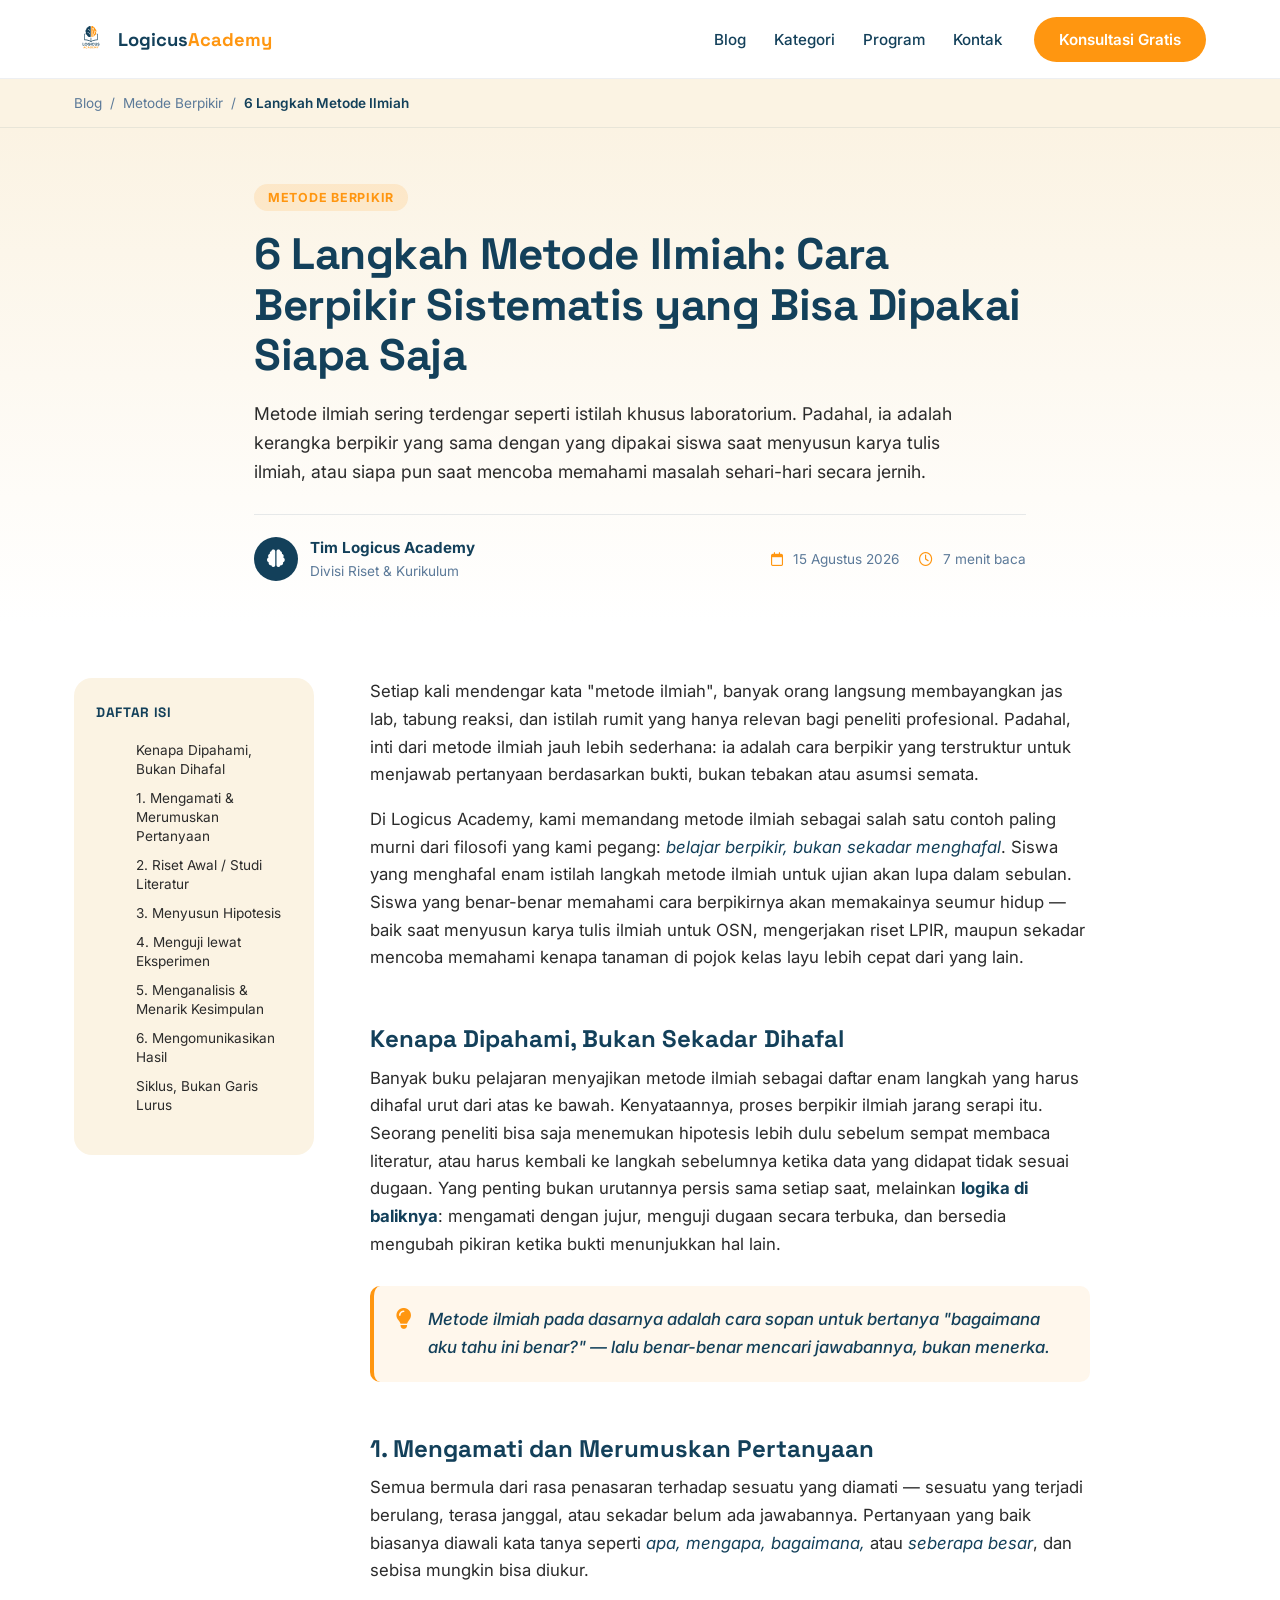
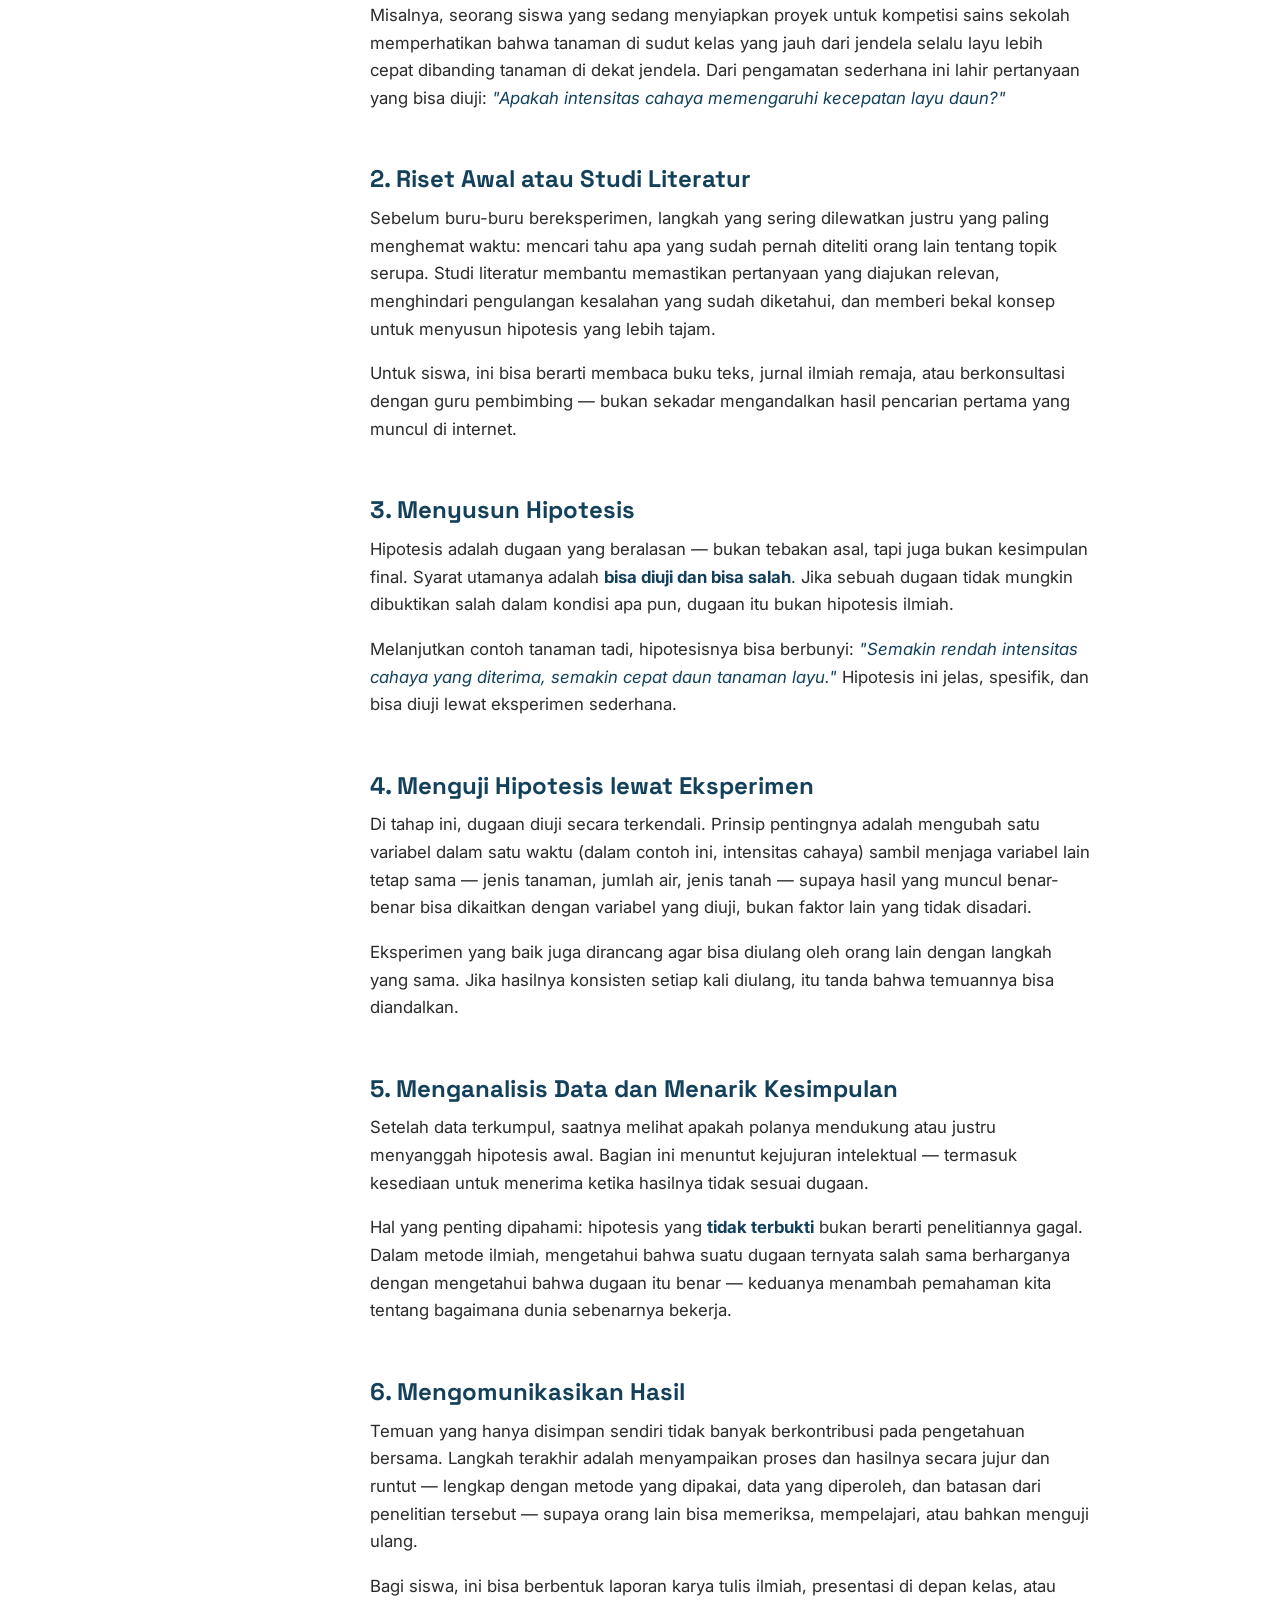
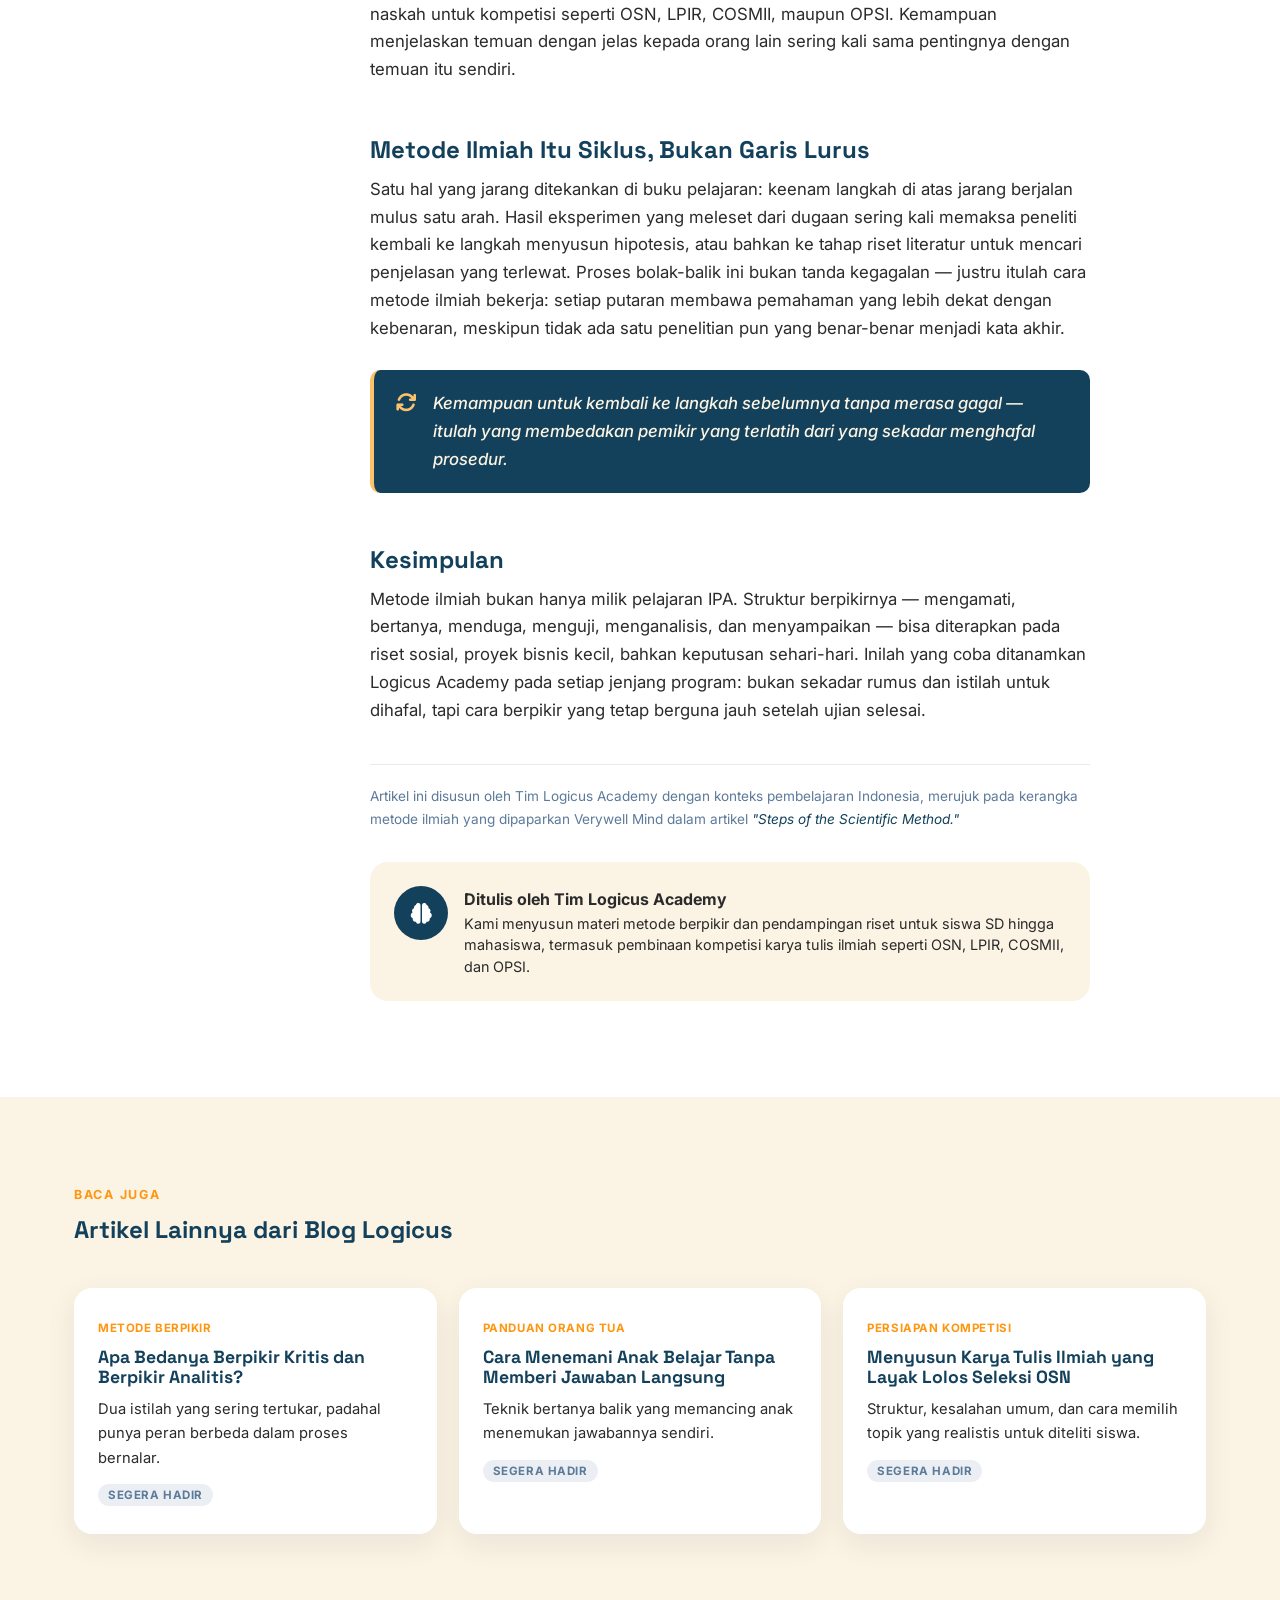
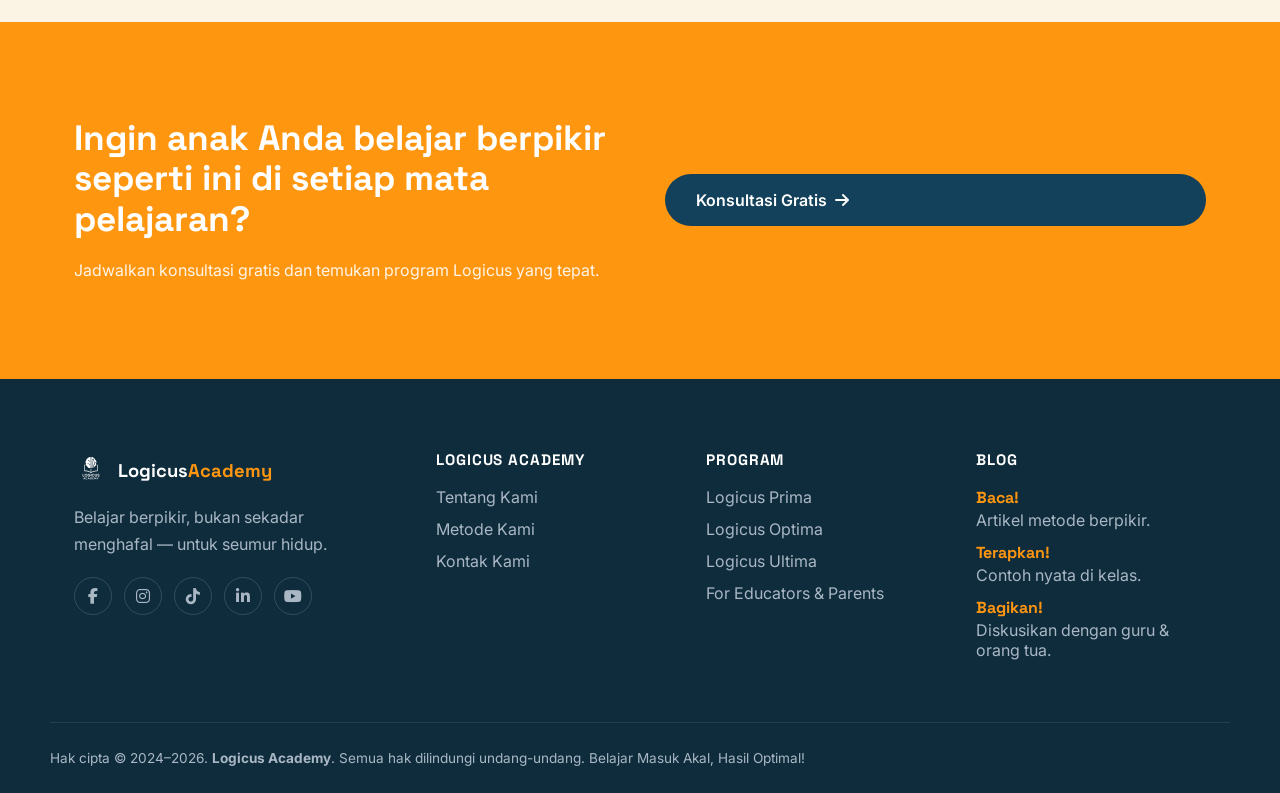
==== article.html @ 5648e55a "Add files via upload" ====
<!DOCTYPE html>
<html lang="id">
<head>
    <meta charset="UTF-8">
    <meta name="viewport" content="width=device-width, initial-scale=1.0">
    <title>6 Langkah Metode Ilmiah: Cara Berpikir Sistematis ala Ilmuwan — Blog Logicus Academy</title>
    <meta name="description" content="Metode ilmiah bukan cuma untuk laboratorium. Pelajari 6 langkah berpikir sistematis yang bisa dipakai siapa saja untuk menjawab pertanyaan dan menyelesaikan masalah — dari Blog Logicus Academy.">
    <link rel="preconnect" href="https://fonts.googleapis.com">
    <link rel="preconnect" href="https://fonts.gstatic.com" crossorigin>
    <link href="https://fonts.googleapis.com/css2?family=Space+Grotesk:wght@500;600;700&family=Inter:wght@400;500;600;700&family=Source+Serif+4:opsz,wght@8..60,400;8..60,600&display=swap" rel="stylesheet">
    <link rel="stylesheet" href="https://cdnjs.cloudflare.com/ajax/libs/font-awesome/6.5.1/css/all.min.css">
    <link rel="stylesheet" href="style.css">
    <link rel="stylesheet" href="blog.css">
</head>
<body>

    <a class="skip-link" href="#main">Langsung ke konten</a>

    <!-- Official vectorized logo (traced 1:1 from master file) reused via <use> -->
    <svg style="position:absolute;width:0;height:0;overflow:hidden" aria-hidden="true">
        <symbol id="logicus-logo-full" viewBox="0 0 500 500">
            <path d="M 306.25,336.00 L 306.00,336.25 L 306.00,363.75 L 306.75,365.00 L 306.75,365.75 L 308.00,368.75 L 310.50,371.75 L 313.25,373.75 L 314.00,373.75 L 315.75,374.75 L 317.00,374.75 L 318.25,375.50 L 326.25,375.50 L 327.50,374.75 L 328.50,374.75 L 329.75,374.00 L 332.25,373.25 L 334.25,371.75 L 336.75,368.75 L 337.00,367.25 L 338.25,365.50 L 338.50,362.00 L 338.75,361.75 L 338.75,336.50 L 338.25,336.00 L 331.00,336.00 L 330.75,336.25 L 330.75,362.00 L 328.75,365.75 L 325.50,368.00 L 319.50,368.00 L 318.25,367.00 L 317.25,366.75 L 315.50,365.25 L 314.00,362.00 L 314.00,360.75 L 313.75,360.50 L 313.75,337.50 L 314.00,336.25 L 313.75,336.00 Z M 248.25,336.00 L 248.00,336.25 L 248.00,374.50 L 248.25,374.75 L 255.75,374.75 L 256.25,374.25 L 256.25,336.50 L 255.75,336.00 Z M 127.75,336.00 L 127.25,336.50 L 127.50,337.75 L 127.25,338.50 L 127.25,344.75 L 127.50,345.00 L 127.50,346.25 L 127.25,346.50 L 127.25,374.25 L 127.75,374.75 L 152.75,374.75 L 153.00,374.50 L 153.00,368.25 L 152.50,367.75 L 135.75,367.75 L 135.00,366.75 L 135.00,337.50 L 135.25,336.50 L 134.75,336.00 Z M 356.00,335.00 L 351.00,337.00 L 347.00,341.00 L 346.00,343.25 L 345.50,345.75 L 345.50,347.75 L 345.75,348.00 L 346.00,350.50 L 347.00,352.75 L 350.00,355.75 L 354.75,357.75 L 355.75,357.75 L 358.00,358.50 L 359.50,358.50 L 362.00,359.75 L 363.00,359.75 L 364.25,360.50 L 366.00,362.50 L 366.00,365.50 L 365.50,366.50 L 363.25,368.50 L 362.00,369.00 L 359.00,369.25 L 358.75,369.00 L 356.75,369.00 L 356.25,368.50 L 355.25,368.25 L 353.75,366.75 L 352.25,364.00 L 345.00,364.00 L 344.75,364.25 L 345.00,367.25 L 346.00,368.50 L 347.00,370.75 L 350.75,373.75 L 352.25,374.00 L 353.25,374.75 L 354.50,374.75 L 355.50,375.50 L 363.00,375.50 L 364.25,374.75 L 365.50,374.75 L 366.25,374.00 L 368.00,373.50 L 369.75,372.50 L 371.50,370.75 L 373.75,367.00 L 373.75,365.25 L 374.00,365.00 L 373.75,359.75 L 372.50,357.25 L 369.75,354.75 L 366.75,353.75 L 365.75,353.00 L 364.50,353.00 L 362.75,352.25 L 361.50,352.25 L 358.75,351.00 L 355.25,350.00 L 353.25,347.50 L 353.25,345.00 L 353.75,343.50 L 355.50,341.75 L 356.75,341.00 L 360.50,340.75 L 361.50,341.50 L 363.50,342.25 L 365.75,345.00 L 366.00,346.25 L 366.75,346.75 L 367.50,346.50 L 373.25,346.50 L 373.50,345.25 L 372.75,344.00 L 372.75,343.00 L 372.00,342.00 L 371.50,340.50 L 370.00,338.75 L 367.75,337.00 L 366.50,336.75 L 365.50,336.00 L 364.75,336.00 L 362.50,335.00 Z M 277.25,335.25 L 276.25,336.00 L 275.50,336.00 L 274.25,336.75 L 272.75,337.00 L 270.00,339.00 L 269.50,339.00 L 267.00,341.25 L 266.75,342.00 L 265.00,344.00 L 264.75,345.00 L 263.25,347.50 L 262.25,351.75 L 262.25,358.50 L 263.00,361.00 L 263.00,362.25 L 263.75,363.25 L 265.00,366.25 L 266.75,368.50 L 269.75,371.50 L 272.75,373.50 L 275.25,374.00 L 276.25,374.75 L 277.50,374.75 L 278.50,375.50 L 286.00,375.50 L 287.25,374.75 L 288.75,374.50 L 289.25,374.00 L 291.00,373.75 L 293.25,372.00 L 294.25,371.75 L 297.50,368.50 L 298.00,367.25 L 299.50,365.50 L 300.25,362.50 L 299.00,362.00 L 292.25,362.25 L 290.00,364.75 L 289.50,365.75 L 288.50,366.00 L 285.25,368.00 L 279.25,368.00 L 278.50,367.75 L 276.25,366.25 L 275.25,366.00 L 272.50,363.25 L 271.75,361.25 L 270.75,359.75 L 270.50,357.25 L 270.25,357.00 L 270.25,353.50 L 271.00,349.75 L 272.50,347.25 L 274.75,344.75 L 275.75,344.50 L 278.25,342.75 L 285.25,342.75 L 288.00,344.50 L 289.50,345.00 L 291.75,348.25 L 292.50,348.75 L 299.50,348.75 L 300.00,348.25 L 299.75,346.50 L 297.50,342.25 L 294.00,338.75 L 291.50,337.00 L 290.00,336.75 L 287.25,335.25 L 286.00,335.25 L 285.75,335.00 Z M 216.75,335.25 L 213.75,336.75 L 212.50,337.00 L 210.25,338.75 L 209.25,339.00 L 206.00,342.50 L 205.75,343.25 L 204.25,345.00 L 204.00,346.50 L 203.25,347.25 L 202.00,351.75 L 202.00,359.25 L 202.50,361.50 L 204.00,364.25 L 204.00,365.25 L 206.00,368.25 L 209.50,371.75 L 210.00,371.75 L 212.75,373.75 L 214.50,374.00 L 215.75,374.75 L 217.00,374.75 L 218.25,375.50 L 225.50,375.50 L 227.00,374.75 L 228.50,374.75 L 229.75,374.00 L 232.25,373.50 L 235.25,371.50 L 238.00,368.75 L 240.75,363.50 L 241.25,359.75 L 241.25,354.00 L 240.50,353.50 L 222.50,353.50 L 222.00,354.00 L 222.00,360.25 L 222.25,360.50 L 232.50,360.50 L 233.00,361.00 L 233.00,361.50 L 232.00,362.50 L 231.75,363.50 L 229.00,366.25 L 226.00,368.00 L 218.50,368.00 L 215.75,366.25 L 214.25,365.75 L 212.00,363.00 L 210.75,360.00 L 210.50,358.25 L 210.00,357.75 L 210.00,352.75 L 210.75,351.50 L 210.75,350.75 L 211.50,349.50 L 211.75,348.25 L 215.00,344.75 L 217.50,343.75 L 218.75,342.75 L 225.00,342.75 L 229.25,345.00 L 232.25,348.50 L 240.25,348.50 L 240.75,348.00 L 240.75,347.50 L 239.50,345.75 L 238.75,343.25 L 234.50,338.75 L 233.50,338.25 L 232.25,337.00 L 230.50,336.75 L 229.50,336.00 L 228.50,336.00 L 227.50,335.25 L 226.50,335.00 Z M 171.50,335.25 L 170.50,336.00 L 169.75,336.00 L 167.75,337.00 L 167.00,337.00 L 164.25,339.00 L 163.75,339.00 L 161.00,341.50 L 158.25,345.25 L 158.00,346.25 L 157.25,347.25 L 157.00,349.50 L 156.25,350.75 L 156.25,352.25 L 155.75,353.75 L 155.75,356.25 L 156.25,358.00 L 156.25,359.75 L 157.00,360.75 L 157.25,363.00 L 158.00,364.50 L 158.75,365.25 L 159.25,366.75 L 164.25,371.75 L 165.25,372.00 L 167.75,373.75 L 169.50,374.00 L 173.00,375.50 L 180.25,375.50 L 181.25,374.75 L 182.50,374.75 L 183.50,374.00 L 185.25,373.75 L 187.50,372.50 L 190.50,370.00 L 191.25,369.75 L 192.00,368.50 L 193.75,366.75 L 194.75,364.50 L 195.75,363.25 L 195.75,362.25 L 196.50,360.00 L 196.50,358.75 L 197.00,357.75 L 197.00,354.50 L 196.50,352.75 L 196.50,351.00 L 195.75,348.00 L 193.50,343.75 L 192.00,342.25 L 191.50,341.25 L 189.25,339.25 L 187.00,338.00 L 186.00,337.00 L 184.25,336.75 L 181.50,335.25 L 180.00,335.25 L 179.75,335.00 Z M 173.00,342.75 L 179.75,342.75 L 184.00,345.00 L 186.00,347.00 L 187.00,349.00 L 187.75,349.75 L 188.75,353.75 L 188.75,357.75 L 187.50,361.50 L 186.75,362.25 L 186.50,363.00 L 183.50,366.00 L 183.00,366.00 L 179.25,368.00 L 173.50,368.00 L 172.50,367.25 L 169.50,366.00 L 166.75,363.50 L 166.50,362.75 L 165.25,361.25 L 164.75,360.00 L 164.50,357.75 L 163.75,356.25 L 163.75,354.00 L 164.50,352.50 L 164.50,351.00 L 165.00,349.25 L 168.50,345.00 Z M 152.00,204.50 L 151.50,292.75 L 155.50,296.75 L 176.75,297.75 L 199.25,301.75 L 218.75,307.75 L 232.75,313.75 L 244.25,320.75 L 250.50,321.75 L 254.50,320.75 L 275.00,309.75 L 292.00,303.75 L 323.50,297.75 L 342.25,297.25 L 346.00,295.50 L 347.50,293.25 L 347.50,205.25 L 344.25,200.75 L 333.25,200.75 L 330.50,209.75 L 338.75,210.50 L 338.50,287.25 L 308.00,290.25 L 290.50,294.25 L 273.25,300.00 L 254.75,309.25 L 253.75,308.75 L 253.75,263.00 L 250.25,259.00 L 248.50,259.00 L 245.50,262.00 L 244.75,309.00 L 220.25,298.00 L 200.25,292.25 L 176.25,288.25 L 160.75,287.25 L 160.50,210.50 L 168.75,208.75 L 165.50,200.50 L 155.75,200.50 Z M 236.25,88.75 L 229.50,89.25 L 228.25,90.00 L 222.75,91.00 L 221.00,92.25 L 218.50,93.00 L 211.25,99.00 L 207.25,105.25 L 200.75,107.00 L 199.75,108.00 L 197.00,109.00 L 194.25,110.75 L 190.00,114.75 L 187.25,118.25 L 185.00,122.50 L 183.00,129.00 L 182.50,135.50 L 177.00,140.25 L 173.00,146.25 L 171.00,150.50 L 170.75,153.25 L 169.25,157.75 L 169.25,167.00 L 171.00,173.75 L 175.00,181.00 L 175.00,182.50 L 173.25,186.25 L 172.75,189.00 L 172.50,195.25 L 173.00,199.25 L 175.25,205.50 L 176.00,206.00 L 177.00,208.50 L 181.25,213.75 L 185.50,217.50 L 189.75,219.75 L 191.75,221.75 L 193.00,226.50 L 196.25,232.75 L 203.50,240.75 L 209.00,244.50 L 213.50,246.75 L 215.50,247.00 L 218.50,248.50 L 223.50,249.00 L 228.75,250.50 L 236.50,250.50 L 241.25,248.75 L 244.00,246.00 L 245.50,241.75 L 245.50,98.25 L 244.75,94.00 L 242.75,91.50 L 238.25,89.00 Z M 199.50,179.75 L 200.50,178.75 L 203.25,178.75 L 206.25,181.75 L 209.25,183.50 L 210.25,183.75 L 211.25,184.50 L 213.75,185.00 L 214.75,185.75 L 217.00,186.50 L 219.00,186.75 L 219.75,187.50 L 223.50,189.00 L 224.00,189.75 L 225.25,190.25 L 227.25,191.75 L 229.75,194.25 L 230.00,195.00 L 231.25,196.25 L 231.75,197.50 L 233.00,199.00 L 233.00,199.75 L 233.75,201.25 L 234.25,203.50 L 235.00,204.75 L 235.00,207.75 L 234.00,209.25 L 233.00,210.00 L 231.25,210.25 L 230.50,210.00 L 229.25,208.75 L 228.00,206.00 L 227.50,203.25 L 226.75,201.75 L 224.75,198.75 L 222.50,196.50 L 218.50,194.00 L 217.50,194.00 L 216.00,193.00 L 214.50,192.75 L 212.75,192.00 L 211.75,192.00 L 208.25,190.25 L 207.00,190.00 L 202.25,187.00 L 199.75,184.50 L 198.75,182.75 L 198.75,181.00 Z M 207.25,133.25 L 210.75,133.25 L 211.75,133.75 L 213.50,133.75 L 216.50,135.50 L 217.75,135.75 L 220.25,137.75 L 220.75,137.75 L 225.25,142.25 L 226.00,143.75 L 227.00,144.75 L 227.00,145.25 L 229.00,148.75 L 229.25,150.50 L 230.00,152.50 L 230.00,153.75 L 230.50,155.00 L 230.50,158.50 L 230.00,159.25 L 230.00,160.00 L 229.25,161.00 L 228.25,161.50 L 226.25,161.50 L 224.75,160.25 L 223.75,157.75 L 223.75,154.75 L 223.00,152.00 L 221.75,150.00 L 221.50,148.75 L 219.75,146.75 L 219.50,146.00 L 217.25,143.75 L 215.00,142.00 L 212.25,141.00 L 211.00,140.00 L 207.00,139.25 L 205.75,138.00 L 205.25,137.00 L 205.25,135.75 L 205.75,134.25 Z" fill="#13405A" fill-rule="evenodd"/>
            <path d="M 335.75,389.25 L 335.75,390.00 L 336.75,391.50 L 337.25,393.00 L 338.75,395.00 L 339.00,396.25 L 340.50,398.00 L 341.25,400.00 L 342.50,401.50 L 343.25,403.50 L 345.00,406.00 L 345.00,416.50 L 345.50,417.00 L 350.50,417.00 L 351.00,416.50 L 351.00,406.00 L 351.75,405.00 L 352.75,402.50 L 353.75,401.50 L 354.75,399.75 L 354.75,399.25 L 357.50,395.25 L 358.75,392.50 L 359.75,391.50 L 360.25,389.50 L 360.00,389.25 L 354.50,389.25 L 354.00,389.50 L 353.00,390.75 L 351.75,393.75 L 351.00,394.50 L 351.00,395.00 L 350.25,396.50 L 349.00,398.00 L 348.75,399.00 L 348.25,399.50 L 347.75,399.50 L 347.00,398.75 L 346.50,397.00 L 344.75,394.50 L 344.75,394.00 L 343.75,392.00 L 343.00,391.25 L 342.50,389.75 L 341.75,389.25 Z M 297.75,390.25 L 297.75,416.25 L 298.25,417.00 L 303.50,417.00 L 303.75,416.75 L 303.75,400.00 L 304.25,399.50 L 305.25,400.25 L 306.00,402.00 L 307.25,403.25 L 308.00,405.00 L 312.00,410.75 L 313.50,410.75 L 314.50,410.00 L 315.75,407.50 L 316.75,406.50 L 317.00,405.50 L 318.75,403.25 L 319.75,401.25 L 321.25,400.25 L 321.75,400.75 L 321.75,416.50 L 322.25,417.00 L 327.50,417.00 L 327.75,416.75 L 327.75,389.50 L 327.50,389.25 L 321.25,389.25 L 319.25,392.00 L 318.75,393.25 L 317.75,394.25 L 316.75,396.50 L 315.50,397.75 L 315.00,399.00 L 313.25,401.25 L 312.75,401.25 L 311.75,400.25 L 310.75,398.25 L 309.75,397.25 L 309.50,396.25 L 307.75,394.25 L 307.50,393.25 L 304.50,389.25 L 298.25,389.25 Z M 271.00,389.25 L 270.25,390.50 L 270.25,416.50 L 271.00,417.00 L 288.50,417.00 L 288.75,416.75 L 288.75,412.00 L 288.25,411.50 L 287.25,411.75 L 284.25,411.75 L 284.00,411.50 L 282.75,411.75 L 280.00,411.75 L 279.75,411.50 L 277.25,411.75 L 276.50,410.75 L 276.50,406.75 L 277.25,406.00 L 287.00,406.00 L 287.50,405.50 L 287.50,401.25 L 287.00,400.75 L 278.50,400.75 L 278.25,401.00 L 277.00,400.75 L 276.50,400.25 L 276.50,395.25 L 277.50,394.25 L 278.25,394.50 L 288.25,394.50 L 288.75,394.00 L 288.75,389.50 L 288.50,389.25 Z M 237.75,389.25 L 237.25,389.75 L 237.25,416.50 L 237.75,417.00 L 250.50,417.00 L 250.75,416.75 L 253.50,416.50 L 255.25,415.25 L 257.00,414.75 L 258.50,413.50 L 260.50,411.00 L 260.75,409.75 L 261.75,408.25 L 262.00,406.25 L 262.50,405.00 L 262.50,400.75 L 261.75,398.00 L 261.00,397.00 L 260.75,395.75 L 260.00,394.50 L 258.00,392.25 L 254.50,390.00 L 253.25,390.00 L 250.75,389.25 Z M 244.25,394.50 L 250.00,394.75 L 252.50,395.75 L 254.75,398.00 L 255.00,399.00 L 256.00,400.50 L 256.25,403.25 L 256.00,403.50 L 255.75,406.50 L 255.00,407.25 L 254.75,408.25 L 251.75,411.00 L 250.00,411.50 L 245.75,411.75 L 245.50,411.50 L 244.00,411.50 L 243.25,410.75 L 243.25,395.25 Z M 213.25,389.25 L 212.25,390.50 L 211.75,393.00 L 211.00,394.00 L 211.00,394.75 L 210.00,396.50 L 209.75,398.25 L 209.00,399.25 L 208.00,401.75 L 208.00,403.00 L 206.25,406.25 L 205.75,408.75 L 204.25,411.50 L 203.75,414.00 L 203.25,414.50 L 202.50,416.50 L 203.00,417.00 L 208.50,417.00 L 209.25,416.25 L 209.75,414.00 L 211.25,411.75 L 221.50,411.75 L 222.75,413.50 L 223.50,416.00 L 224.25,417.00 L 229.75,417.00 L 230.25,416.25 L 229.50,415.25 L 229.50,414.25 L 227.75,410.75 L 227.50,409.00 L 225.75,405.25 L 224.75,402.00 L 223.75,400.75 L 223.50,398.75 L 223.00,398.00 L 222.75,396.75 L 221.75,395.25 L 221.00,392.25 L 220.00,390.75 L 219.75,389.75 L 219.25,389.25 Z M 216.25,397.25 L 217.25,398.25 L 218.00,401.50 L 219.75,405.00 L 219.75,405.50 L 219.00,406.25 L 218.25,406.50 L 213.50,406.25 L 213.00,405.75 L 213.00,405.00 L 213.75,403.75 L 214.00,401.75 L 214.50,401.25 L 215.75,397.75 Z M 149.00,389.50 L 148.00,391.00 L 147.75,392.25 L 147.25,393.00 L 147.00,394.75 L 146.00,396.25 L 145.00,399.00 L 145.00,399.75 L 144.00,401.25 L 143.75,403.00 L 143.25,403.50 L 143.25,404.25 L 141.75,407.50 L 141.00,410.25 L 140.00,411.75 L 140.00,412.75 L 138.50,416.00 L 138.50,416.75 L 138.75,417.00 L 144.25,417.00 L 145.50,414.75 L 146.00,412.75 L 147.25,411.75 L 156.75,411.75 L 158.00,412.75 L 158.25,413.75 L 158.75,414.00 L 159.00,415.75 L 159.50,416.75 L 160.00,417.00 L 165.50,417.00 L 165.75,415.75 L 164.75,414.00 L 164.75,412.75 L 163.00,409.75 L 162.75,407.50 L 160.75,403.75 L 160.75,402.50 L 159.75,401.00 L 158.75,398.50 L 158.75,397.50 L 157.75,396.00 L 157.25,394.00 L 156.75,393.25 L 156.75,392.25 L 156.00,391.25 L 155.50,389.75 L 154.75,389.25 L 149.50,389.25 Z M 151.75,397.50 L 152.25,397.50 L 153.00,398.25 L 153.25,400.50 L 155.00,404.00 L 155.25,405.75 L 154.50,406.50 L 153.25,406.25 L 151.00,406.50 L 150.75,406.25 L 149.25,406.25 L 148.75,405.75 L 149.75,402.00 L 150.75,400.50 L 151.00,398.50 Z M 178.00,390.00 L 175.25,391.75 L 173.25,393.75 L 171.75,396.75 L 171.00,397.50 L 170.75,400.25 L 170.50,400.50 L 170.50,406.00 L 171.00,407.50 L 171.00,408.75 L 172.75,411.25 L 173.25,412.50 L 175.25,414.50 L 178.75,416.75 L 182.00,417.00 L 183.75,417.75 L 186.25,417.75 L 188.75,417.00 L 191.00,416.75 L 193.25,415.00 L 194.00,414.75 L 195.75,413.00 L 197.00,410.25 L 197.50,409.75 L 197.50,408.75 L 197.25,408.50 L 196.75,408.75 L 191.25,408.75 L 189.25,411.00 L 188.75,411.00 L 187.00,412.00 L 183.00,412.00 L 181.50,411.50 L 178.75,409.50 L 176.75,406.25 L 176.75,404.50 L 176.50,404.25 L 176.75,400.00 L 178.00,397.75 L 179.75,395.75 L 181.00,395.00 L 182.75,394.75 L 183.50,394.25 L 185.50,394.25 L 188.00,395.00 L 189.25,395.75 L 191.75,398.25 L 197.00,398.25 L 197.50,397.75 L 197.50,397.25 L 196.00,395.00 L 195.75,394.00 L 194.00,392.00 L 191.50,390.00 L 190.75,390.00 L 189.50,389.25 L 188.50,389.25 L 187.25,388.75 L 182.50,388.75 L 181.50,389.25 L 180.00,389.25 L 179.25,389.75 Z M 304.25,163.00 L 301.75,164.25 L 300.00,165.75 L 299.25,168.25 L 299.50,171.50 L 301.00,173.75 L 302.50,174.75 L 307.25,174.75 L 309.25,173.25 L 310.75,171.00 L 310.75,169.50 L 311.00,169.25 L 310.75,167.50 L 310.00,166.75 L 309.50,165.25 L 308.00,164.00 L 306.25,163.25 Z M 278.50,122.00 L 276.75,123.25 L 275.25,126.50 L 275.25,128.50 L 276.00,130.25 L 278.25,132.75 L 279.25,133.25 L 282.75,133.25 L 283.50,133.00 L 285.75,131.25 L 285.75,130.75 L 286.75,129.25 L 286.75,125.50 L 285.75,123.50 L 284.00,122.00 L 283.25,121.75 Z M 262.25,88.75 L 257.75,90.50 L 254.00,95.75 L 254.00,243.00 L 256.75,247.50 L 263.00,250.50 L 264.00,250.00 L 264.00,172.50 L 266.75,165.50 L 275.75,155.00 L 277.75,150.75 L 277.75,140.00 L 273.50,137.75 L 268.75,130.75 L 268.75,124.00 L 274.25,116.50 L 283.00,114.50 L 287.75,116.25 L 291.00,119.25 L 294.00,126.75 L 291.25,135.25 L 284.25,140.50 L 283.75,155.25 L 274.25,167.25 L 271.00,173.75 L 271.00,250.00 L 280.25,248.50 L 282.50,246.75 L 282.50,212.50 L 284.25,207.25 L 289.00,202.00 L 299.25,196.00 L 301.75,192.00 L 301.75,182.00 L 294.25,176.25 L 292.00,169.75 L 294.00,163.00 L 300.75,157.00 L 309.25,157.00 L 315.00,161.25 L 317.00,165.00 L 317.50,170.50 L 314.75,177.75 L 308.75,182.00 L 308.75,193.25 L 307.00,197.75 L 303.25,201.75 L 292.25,208.25 L 290.00,211.25 L 290.25,244.00 L 299.50,236.25 L 304.75,224.50 L 314.50,218.75 L 318.75,214.50 L 322.75,207.75 L 325.25,198.50 L 325.25,189.75 L 323.50,181.75 L 328.75,172.00 L 329.75,161.00 L 326.75,148.25 L 322.50,141.25 L 312.50,132.50 L 311.50,123.50 L 306.75,114.75 L 299.50,109.00 L 291.50,106.50 L 285.50,97.50 L 280.00,93.25 L 269.25,89.00 Z" fill="#FF9610" fill-rule="evenodd"/>
        </symbol>
        <symbol id="logicus-logo-white" viewBox="0 0 500 500">
            <path d="M 306.25,336.00 L 306.00,336.25 L 306.00,363.75 L 306.75,365.00 L 306.75,365.75 L 308.00,368.75 L 310.50,371.75 L 313.25,373.75 L 314.00,373.75 L 315.75,374.75 L 317.00,374.75 L 318.25,375.50 L 326.25,375.50 L 327.50,374.75 L 328.50,374.75 L 329.75,374.00 L 332.25,373.25 L 334.25,371.75 L 336.75,368.75 L 337.00,367.25 L 338.25,365.50 L 338.50,362.00 L 338.75,361.75 L 338.75,336.50 L 338.25,336.00 L 331.00,336.00 L 330.75,336.25 L 330.75,362.00 L 328.75,365.75 L 325.50,368.00 L 319.50,368.00 L 318.25,367.00 L 317.25,366.75 L 315.50,365.25 L 314.00,362.00 L 314.00,360.75 L 313.75,360.50 L 313.75,337.50 L 314.00,336.25 L 313.75,336.00 Z M 248.25,336.00 L 248.00,336.25 L 248.00,374.50 L 248.25,374.75 L 255.75,374.75 L 256.25,374.25 L 256.25,336.50 L 255.75,336.00 Z M 127.75,336.00 L 127.25,336.50 L 127.50,337.75 L 127.25,338.50 L 127.25,344.75 L 127.50,345.00 L 127.50,346.25 L 127.25,346.50 L 127.25,374.25 L 127.75,374.75 L 152.75,374.75 L 153.00,374.50 L 153.00,368.25 L 152.50,367.75 L 135.75,367.75 L 135.00,366.75 L 135.00,337.50 L 135.25,336.50 L 134.75,336.00 Z M 356.00,335.00 L 351.00,337.00 L 347.00,341.00 L 346.00,343.25 L 345.50,345.75 L 345.50,347.75 L 345.75,348.00 L 346.00,350.50 L 347.00,352.75 L 350.00,355.75 L 354.75,357.75 L 355.75,357.75 L 358.00,358.50 L 359.50,358.50 L 362.00,359.75 L 363.00,359.75 L 364.25,360.50 L 366.00,362.50 L 366.00,365.50 L 365.50,366.50 L 363.25,368.50 L 362.00,369.00 L 359.00,369.25 L 358.75,369.00 L 356.75,369.00 L 356.25,368.50 L 355.25,368.25 L 353.75,366.75 L 352.25,364.00 L 345.00,364.00 L 344.75,364.25 L 345.00,367.25 L 346.00,368.50 L 347.00,370.75 L 350.75,373.75 L 352.25,374.00 L 353.25,374.75 L 354.50,374.75 L 355.50,375.50 L 363.00,375.50 L 364.25,374.75 L 365.50,374.75 L 366.25,374.00 L 368.00,373.50 L 369.75,372.50 L 371.50,370.75 L 373.75,367.00 L 373.75,365.25 L 374.00,365.00 L 373.75,359.75 L 372.50,357.25 L 369.75,354.75 L 366.75,353.75 L 365.75,353.00 L 364.50,353.00 L 362.75,352.25 L 361.50,352.25 L 358.75,351.00 L 355.25,350.00 L 353.25,347.50 L 353.25,345.00 L 353.75,343.50 L 355.50,341.75 L 356.75,341.00 L 360.50,340.75 L 361.50,341.50 L 363.50,342.25 L 365.75,345.00 L 366.00,346.25 L 366.75,346.75 L 367.50,346.50 L 373.25,346.50 L 373.50,345.25 L 372.75,344.00 L 372.75,343.00 L 372.00,342.00 L 371.50,340.50 L 370.00,338.75 L 367.75,337.00 L 366.50,336.75 L 365.50,336.00 L 364.75,336.00 L 362.50,335.00 Z M 277.25,335.25 L 276.25,336.00 L 275.50,336.00 L 274.25,336.75 L 272.75,337.00 L 270.00,339.00 L 269.50,339.00 L 267.00,341.25 L 266.75,342.00 L 265.00,344.00 L 264.75,345.00 L 263.25,347.50 L 262.25,351.75 L 262.25,358.50 L 263.00,361.00 L 263.00,362.25 L 263.75,363.25 L 265.00,366.25 L 266.75,368.50 L 269.75,371.50 L 272.75,373.50 L 275.25,374.00 L 276.25,374.75 L 277.50,374.75 L 278.50,375.50 L 286.00,375.50 L 287.25,374.75 L 288.75,374.50 L 289.25,374.00 L 291.00,373.75 L 293.25,372.00 L 294.25,371.75 L 297.50,368.50 L 298.00,367.25 L 299.50,365.50 L 300.25,362.50 L 299.00,362.00 L 292.25,362.25 L 290.00,364.75 L 289.50,365.75 L 288.50,366.00 L 285.25,368.00 L 279.25,368.00 L 278.50,367.75 L 276.25,366.25 L 275.25,366.00 L 272.50,363.25 L 271.75,361.25 L 270.75,359.75 L 270.50,357.25 L 270.25,357.00 L 270.25,353.50 L 271.00,349.75 L 272.50,347.25 L 274.75,344.75 L 275.75,344.50 L 278.25,342.75 L 285.25,342.75 L 288.00,344.50 L 289.50,345.00 L 291.75,348.25 L 292.50,348.75 L 299.50,348.75 L 300.00,348.25 L 299.75,346.50 L 297.50,342.25 L 294.00,338.75 L 291.50,337.00 L 290.00,336.75 L 287.25,335.25 L 286.00,335.25 L 285.75,335.00 Z M 216.75,335.25 L 213.75,336.75 L 212.50,337.00 L 210.25,338.75 L 209.25,339.00 L 206.00,342.50 L 205.75,343.25 L 204.25,345.00 L 204.00,346.50 L 203.25,347.25 L 202.00,351.75 L 202.00,359.25 L 202.50,361.50 L 204.00,364.25 L 204.00,365.25 L 206.00,368.25 L 209.50,371.75 L 210.00,371.75 L 212.75,373.75 L 214.50,374.00 L 215.75,374.75 L 217.00,374.75 L 218.25,375.50 L 225.50,375.50 L 227.00,374.75 L 228.50,374.75 L 229.75,374.00 L 232.25,373.50 L 235.25,371.50 L 238.00,368.75 L 240.75,363.50 L 241.25,359.75 L 241.25,354.00 L 240.50,353.50 L 222.50,353.50 L 222.00,354.00 L 222.00,360.25 L 222.25,360.50 L 232.50,360.50 L 233.00,361.00 L 233.00,361.50 L 232.00,362.50 L 231.75,363.50 L 229.00,366.25 L 226.00,368.00 L 218.50,368.00 L 215.75,366.25 L 214.25,365.75 L 212.00,363.00 L 210.75,360.00 L 210.50,358.25 L 210.00,357.75 L 210.00,352.75 L 210.75,351.50 L 210.75,350.75 L 211.50,349.50 L 211.75,348.25 L 215.00,344.75 L 217.50,343.75 L 218.75,342.75 L 225.00,342.75 L 229.25,345.00 L 232.25,348.50 L 240.25,348.50 L 240.75,348.00 L 240.75,347.50 L 239.50,345.75 L 238.75,343.25 L 234.50,338.75 L 233.50,338.25 L 232.25,337.00 L 230.50,336.75 L 229.50,336.00 L 228.50,336.00 L 227.50,335.25 L 226.50,335.00 Z M 171.50,335.25 L 170.50,336.00 L 169.75,336.00 L 167.75,337.00 L 167.00,337.00 L 164.25,339.00 L 163.75,339.00 L 161.00,341.50 L 158.25,345.25 L 158.00,346.25 L 157.25,347.25 L 157.00,349.50 L 156.25,350.75 L 156.25,352.25 L 155.75,353.75 L 155.75,356.25 L 156.25,358.00 L 156.25,359.75 L 157.00,360.75 L 157.25,363.00 L 158.00,364.50 L 158.75,365.25 L 159.25,366.75 L 164.25,371.75 L 165.25,372.00 L 167.75,373.75 L 169.50,374.00 L 173.00,375.50 L 180.25,375.50 L 181.25,374.75 L 182.50,374.75 L 183.50,374.00 L 185.25,373.75 L 187.50,372.50 L 190.50,370.00 L 191.25,369.75 L 192.00,368.50 L 193.75,366.75 L 194.75,364.50 L 195.75,363.25 L 195.75,362.25 L 196.50,360.00 L 196.50,358.75 L 197.00,357.75 L 197.00,354.50 L 196.50,352.75 L 196.50,351.00 L 195.75,348.00 L 193.50,343.75 L 192.00,342.25 L 191.50,341.25 L 189.25,339.25 L 187.00,338.00 L 186.00,337.00 L 184.25,336.75 L 181.50,335.25 L 180.00,335.25 L 179.75,335.00 Z M 173.00,342.75 L 179.75,342.75 L 184.00,345.00 L 186.00,347.00 L 187.00,349.00 L 187.75,349.75 L 188.75,353.75 L 188.75,357.75 L 187.50,361.50 L 186.75,362.25 L 186.50,363.00 L 183.50,366.00 L 183.00,366.00 L 179.25,368.00 L 173.50,368.00 L 172.50,367.25 L 169.50,366.00 L 166.75,363.50 L 166.50,362.75 L 165.25,361.25 L 164.75,360.00 L 164.50,357.75 L 163.75,356.25 L 163.75,354.00 L 164.50,352.50 L 164.50,351.00 L 165.00,349.25 L 168.50,345.00 Z M 152.00,204.50 L 151.50,292.75 L 155.50,296.75 L 176.75,297.75 L 199.25,301.75 L 218.75,307.75 L 232.75,313.75 L 244.25,320.75 L 250.50,321.75 L 254.50,320.75 L 275.00,309.75 L 292.00,303.75 L 323.50,297.75 L 342.25,297.25 L 346.00,295.50 L 347.50,293.25 L 347.50,205.25 L 344.25,200.75 L 333.25,200.75 L 330.50,209.75 L 338.75,210.50 L 338.50,287.25 L 308.00,290.25 L 290.50,294.25 L 273.25,300.00 L 254.75,309.25 L 253.75,308.75 L 253.75,263.00 L 250.25,259.00 L 248.50,259.00 L 245.50,262.00 L 244.75,309.00 L 220.25,298.00 L 200.25,292.25 L 176.25,288.25 L 160.75,287.25 L 160.50,210.50 L 168.75,208.75 L 165.50,200.50 L 155.75,200.50 Z M 236.25,88.75 L 229.50,89.25 L 228.25,90.00 L 222.75,91.00 L 221.00,92.25 L 218.50,93.00 L 211.25,99.00 L 207.25,105.25 L 200.75,107.00 L 199.75,108.00 L 197.00,109.00 L 194.25,110.75 L 190.00,114.75 L 187.25,118.25 L 185.00,122.50 L 183.00,129.00 L 182.50,135.50 L 177.00,140.25 L 173.00,146.25 L 171.00,150.50 L 170.75,153.25 L 169.25,157.75 L 169.25,167.00 L 171.00,173.75 L 175.00,181.00 L 175.00,182.50 L 173.25,186.25 L 172.75,189.00 L 172.50,195.25 L 173.00,199.25 L 175.25,205.50 L 176.00,206.00 L 177.00,208.50 L 181.25,213.75 L 185.50,217.50 L 189.75,219.75 L 191.75,221.75 L 193.00,226.50 L 196.25,232.75 L 203.50,240.75 L 209.00,244.50 L 213.50,246.75 L 215.50,247.00 L 218.50,248.50 L 223.50,249.00 L 228.75,250.50 L 236.50,250.50 L 241.25,248.75 L 244.00,246.00 L 245.50,241.75 L 245.50,98.25 L 244.75,94.00 L 242.75,91.50 L 238.25,89.00 Z M 199.50,179.75 L 200.50,178.75 L 203.25,178.75 L 206.25,181.75 L 209.25,183.50 L 210.25,183.75 L 211.25,184.50 L 213.75,185.00 L 214.75,185.75 L 217.00,186.50 L 219.00,186.75 L 219.75,187.50 L 223.50,189.00 L 224.00,189.75 L 225.25,190.25 L 227.25,191.75 L 229.75,194.25 L 230.00,195.00 L 231.25,196.25 L 231.75,197.50 L 233.00,199.00 L 233.00,199.75 L 233.75,201.25 L 234.25,203.50 L 235.00,204.75 L 235.00,207.75 L 234.00,209.25 L 233.00,210.00 L 231.25,210.25 L 230.50,210.00 L 229.25,208.75 L 228.00,206.00 L 227.50,203.25 L 226.75,201.75 L 224.75,198.75 L 222.50,196.50 L 218.50,194.00 L 217.50,194.00 L 216.00,193.00 L 214.50,192.75 L 212.75,192.00 L 211.75,192.00 L 208.25,190.25 L 207.00,190.00 L 202.25,187.00 L 199.75,184.50 L 198.75,182.75 L 198.75,181.00 Z M 207.25,133.25 L 210.75,133.25 L 211.75,133.75 L 213.50,133.75 L 216.50,135.50 L 217.75,135.75 L 220.25,137.75 L 220.75,137.75 L 225.25,142.25 L 226.00,143.75 L 227.00,144.75 L 227.00,145.25 L 229.00,148.75 L 229.25,150.50 L 230.00,152.50 L 230.00,153.75 L 230.50,155.00 L 230.50,158.50 L 230.00,159.25 L 230.00,160.00 L 229.25,161.00 L 228.25,161.50 L 226.25,161.50 L 224.75,160.25 L 223.75,157.75 L 223.75,154.75 L 223.00,152.00 L 221.75,150.00 L 221.50,148.75 L 219.75,146.75 L 219.50,146.00 L 217.25,143.75 L 215.00,142.00 L 212.25,141.00 L 211.00,140.00 L 207.00,139.25 L 205.75,138.00 L 205.25,137.00 L 205.25,135.75 L 205.75,134.25 Z" fill="#FFFFFF" fill-rule="evenodd"/>
            <path d="M 335.75,389.25 L 335.75,390.00 L 336.75,391.50 L 337.25,393.00 L 338.75,395.00 L 339.00,396.25 L 340.50,398.00 L 341.25,400.00 L 342.50,401.50 L 343.25,403.50 L 345.00,406.00 L 345.00,416.50 L 345.50,417.00 L 350.50,417.00 L 351.00,416.50 L 351.00,406.00 L 351.75,405.00 L 352.75,402.50 L 353.75,401.50 L 354.75,399.75 L 354.75,399.25 L 357.50,395.25 L 358.75,392.50 L 359.75,391.50 L 360.25,389.50 L 360.00,389.25 L 354.50,389.25 L 354.00,389.50 L 353.00,390.75 L 351.75,393.75 L 351.00,394.50 L 351.00,395.00 L 350.25,396.50 L 349.00,398.00 L 348.75,399.00 L 348.25,399.50 L 347.75,399.50 L 347.00,398.75 L 346.50,397.00 L 344.75,394.50 L 344.75,394.00 L 343.75,392.00 L 343.00,391.25 L 342.50,389.75 L 341.75,389.25 Z M 297.75,390.25 L 297.75,416.25 L 298.25,417.00 L 303.50,417.00 L 303.75,416.75 L 303.75,400.00 L 304.25,399.50 L 305.25,400.25 L 306.00,402.00 L 307.25,403.25 L 308.00,405.00 L 312.00,410.75 L 313.50,410.75 L 314.50,410.00 L 315.75,407.50 L 316.75,406.50 L 317.00,405.50 L 318.75,403.25 L 319.75,401.25 L 321.25,400.25 L 321.75,400.75 L 321.75,416.50 L 322.25,417.00 L 327.50,417.00 L 327.75,416.75 L 327.75,389.50 L 327.50,389.25 L 321.25,389.25 L 319.25,392.00 L 318.75,393.25 L 317.75,394.25 L 316.75,396.50 L 315.50,397.75 L 315.00,399.00 L 313.25,401.25 L 312.75,401.25 L 311.75,400.25 L 310.75,398.25 L 309.75,397.25 L 309.50,396.25 L 307.75,394.25 L 307.50,393.25 L 304.50,389.25 L 298.25,389.25 Z M 271.00,389.25 L 270.25,390.50 L 270.25,416.50 L 271.00,417.00 L 288.50,417.00 L 288.75,416.75 L 288.75,412.00 L 288.25,411.50 L 287.25,411.75 L 284.25,411.75 L 284.00,411.50 L 282.75,411.75 L 280.00,411.75 L 279.75,411.50 L 277.25,411.75 L 276.50,410.75 L 276.50,406.75 L 277.25,406.00 L 287.00,406.00 L 287.50,405.50 L 287.50,401.25 L 287.00,400.75 L 278.50,400.75 L 278.25,401.00 L 277.00,400.75 L 276.50,400.25 L 276.50,395.25 L 277.50,394.25 L 278.25,394.50 L 288.25,394.50 L 288.75,394.00 L 288.75,389.50 L 288.50,389.25 Z M 237.75,389.25 L 237.25,389.75 L 237.25,416.50 L 237.75,417.00 L 250.50,417.00 L 250.75,416.75 L 253.50,416.50 L 255.25,415.25 L 257.00,414.75 L 258.50,413.50 L 260.50,411.00 L 260.75,409.75 L 261.75,408.25 L 262.00,406.25 L 262.50,405.00 L 262.50,400.75 L 261.75,398.00 L 261.00,397.00 L 260.75,395.75 L 260.00,394.50 L 258.00,392.25 L 254.50,390.00 L 253.25,390.00 L 250.75,389.25 Z M 244.25,394.50 L 250.00,394.75 L 252.50,395.75 L 254.75,398.00 L 255.00,399.00 L 256.00,400.50 L 256.25,403.25 L 256.00,403.50 L 255.75,406.50 L 255.00,407.25 L 254.75,408.25 L 251.75,411.00 L 250.00,411.50 L 245.75,411.75 L 245.50,411.50 L 244.00,411.50 L 243.25,410.75 L 243.25,395.25 Z M 213.25,389.25 L 212.25,390.50 L 211.75,393.00 L 211.00,394.00 L 211.00,394.75 L 210.00,396.50 L 209.75,398.25 L 209.00,399.25 L 208.00,401.75 L 208.00,403.00 L 206.25,406.25 L 205.75,408.75 L 204.25,411.50 L 203.75,414.00 L 203.25,414.50 L 202.50,416.50 L 203.00,417.00 L 208.50,417.00 L 209.25,416.25 L 209.75,414.00 L 211.25,411.75 L 221.50,411.75 L 222.75,413.50 L 223.50,416.00 L 224.25,417.00 L 229.75,417.00 L 230.25,416.25 L 229.50,415.25 L 229.50,414.25 L 227.75,410.75 L 227.50,409.00 L 225.75,405.25 L 224.75,402.00 L 223.75,400.75 L 223.50,398.75 L 223.00,398.00 L 222.75,396.75 L 221.75,395.25 L 221.00,392.25 L 220.00,390.75 L 219.75,389.75 L 219.25,389.25 Z M 216.25,397.25 L 217.25,398.25 L 218.00,401.50 L 219.75,405.00 L 219.75,405.50 L 219.00,406.25 L 218.25,406.50 L 213.50,406.25 L 213.00,405.75 L 213.00,405.00 L 213.75,403.75 L 214.00,401.75 L 214.50,401.25 L 215.75,397.75 Z M 149.00,389.50 L 148.00,391.00 L 147.75,392.25 L 147.25,393.00 L 147.00,394.75 L 146.00,396.25 L 145.00,399.00 L 145.00,399.75 L 144.00,401.25 L 143.75,403.00 L 143.25,403.50 L 143.25,404.25 L 141.75,407.50 L 141.00,410.25 L 140.00,411.75 L 140.00,412.75 L 138.50,416.00 L 138.50,416.75 L 138.75,417.00 L 144.25,417.00 L 145.50,414.75 L 146.00,412.75 L 147.25,411.75 L 156.75,411.75 L 158.00,412.75 L 158.25,413.75 L 158.75,414.00 L 159.00,415.75 L 159.50,416.75 L 160.00,417.00 L 165.50,417.00 L 165.75,415.75 L 164.75,414.00 L 164.75,412.75 L 163.00,409.75 L 162.75,407.50 L 160.75,403.75 L 160.75,402.50 L 159.75,401.00 L 158.75,398.50 L 158.75,397.50 L 157.75,396.00 L 157.25,394.00 L 156.75,393.25 L 156.75,392.25 L 156.00,391.25 L 155.50,389.75 L 154.75,389.25 L 149.50,389.25 Z M 151.75,397.50 L 152.25,397.50 L 153.00,398.25 L 153.25,400.50 L 155.00,404.00 L 155.25,405.75 L 154.50,406.50 L 153.25,406.25 L 151.00,406.50 L 150.75,406.25 L 149.25,406.25 L 148.75,405.75 L 149.75,402.00 L 150.75,400.50 L 151.00,398.50 Z M 178.00,390.00 L 175.25,391.75 L 173.25,393.75 L 171.75,396.75 L 171.00,397.50 L 170.75,400.25 L 170.50,400.50 L 170.50,406.00 L 171.00,407.50 L 171.00,408.75 L 172.75,411.25 L 173.25,412.50 L 175.25,414.50 L 178.75,416.75 L 182.00,417.00 L 183.75,417.75 L 186.25,417.75 L 188.75,417.00 L 191.00,416.75 L 193.25,415.00 L 194.00,414.75 L 195.75,413.00 L 197.00,410.25 L 197.50,409.75 L 197.50,408.75 L 197.25,408.50 L 196.75,408.75 L 191.25,408.75 L 189.25,411.00 L 188.75,411.00 L 187.00,412.00 L 183.00,412.00 L 181.50,411.50 L 178.75,409.50 L 176.75,406.25 L 176.75,404.50 L 176.50,404.25 L 176.75,400.00 L 178.00,397.75 L 179.75,395.75 L 181.00,395.00 L 182.75,394.75 L 183.50,394.25 L 185.50,394.25 L 188.00,395.00 L 189.25,395.75 L 191.75,398.25 L 197.00,398.25 L 197.50,397.75 L 197.50,397.25 L 196.00,395.00 L 195.75,394.00 L 194.00,392.00 L 191.50,390.00 L 190.75,390.00 L 189.50,389.25 L 188.50,389.25 L 187.25,388.75 L 182.50,388.75 L 181.50,389.25 L 180.00,389.25 L 179.25,389.75 Z M 304.25,163.00 L 301.75,164.25 L 300.00,165.75 L 299.25,168.25 L 299.50,171.50 L 301.00,173.75 L 302.50,174.75 L 307.25,174.75 L 309.25,173.25 L 310.75,171.00 L 310.75,169.50 L 311.00,169.25 L 310.75,167.50 L 310.00,166.75 L 309.50,165.25 L 308.00,164.00 L 306.25,163.25 Z M 278.50,122.00 L 276.75,123.25 L 275.25,126.50 L 275.25,128.50 L 276.00,130.25 L 278.25,132.75 L 279.25,133.25 L 282.75,133.25 L 283.50,133.00 L 285.75,131.25 L 285.75,130.75 L 286.75,129.25 L 286.75,125.50 L 285.75,123.50 L 284.00,122.00 L 283.25,121.75 Z M 262.25,88.75 L 257.75,90.50 L 254.00,95.75 L 254.00,243.00 L 256.75,247.50 L 263.00,250.50 L 264.00,250.00 L 264.00,172.50 L 266.75,165.50 L 275.75,155.00 L 277.75,150.75 L 277.75,140.00 L 273.50,137.75 L 268.75,130.75 L 268.75,124.00 L 274.25,116.50 L 283.00,114.50 L 287.75,116.25 L 291.00,119.25 L 294.00,126.75 L 291.25,135.25 L 284.25,140.50 L 283.75,155.25 L 274.25,167.25 L 271.00,173.75 L 271.00,250.00 L 280.25,248.50 L 282.50,246.75 L 282.50,212.50 L 284.25,207.25 L 289.00,202.00 L 299.25,196.00 L 301.75,192.00 L 301.75,182.00 L 294.25,176.25 L 292.00,169.75 L 294.00,163.00 L 300.75,157.00 L 309.25,157.00 L 315.00,161.25 L 317.00,165.00 L 317.50,170.50 L 314.75,177.75 L 308.75,182.00 L 308.75,193.25 L 307.00,197.75 L 303.25,201.75 L 292.25,208.25 L 290.00,211.25 L 290.25,244.00 L 299.50,236.25 L 304.75,224.50 L 314.50,218.75 L 318.75,214.50 L 322.75,207.75 L 325.25,198.50 L 325.25,189.75 L 323.50,181.75 L 328.75,172.00 L 329.75,161.00 L 326.75,148.25 L 322.50,141.25 L 312.50,132.50 L 311.50,123.50 L 306.75,114.75 L 299.50,109.00 L 291.50,106.50 L 285.50,97.50 L 280.00,93.25 L 269.25,89.00 Z" fill="#FFFFFF" fill-rule="evenodd"/>
        </symbol>
    </svg>

    <!-- ============ HEADER ============ -->
    <header class="main-header" id="header">
        <div class="container header-inner">
            <a href="https://logicus.online" class="logo" aria-label="Logicus Academy — beranda">
                <span class="logo-mark" aria-hidden="true">
                    <svg viewBox="0 0 500 500"><use href="#logicus-logo-full"></use></svg>
                </span>
                <span class="logo-word">Logicus<em>Academy</em></span>
            </a>

            <nav class="main-nav" id="main-nav">
                <ul>
                    <li><a href="index.html">Blog</a></li>
                    <li><a href="index.html#kategori">Kategori</a></li>
                    <li><a href="https://logicus.online/#program">Program</a></li>
                    <li><a href="https://logicus.online/#kontak">Kontak</a></li>
                </ul>
                <div class="nav-actions">
                    <a href="https://logicus.online/#konsultasi" class="btn btn-primary">Konsultasi Gratis</a>
                </div>
            </nav>

            <button class="nav-toggle" id="navToggle" aria-label="Buka menu" aria-expanded="false" aria-controls="main-nav">
                <span></span><span></span><span></span>
            </button>
        </div>
    </header>

    <main id="main">
        <!-- ============ BREADCRUMB ============ -->
        <div class="breadcrumb-bar">
            <div class="container">
                <nav class="breadcrumb" aria-label="Breadcrumb">
                    <a href="index.html">Blog</a>
                    <span aria-hidden="true">/</span>
                    <a href="index.html#kategori-metode-berpikir">Metode Berpikir</a>
                    <span aria-hidden="true">/</span>
                    <span aria-current="page">6 Langkah Metode Ilmiah</span>
                </nav>
            </div>
        </div>

        <!-- ============ ARTICLE HEADER ============ -->
        <header class="article-header">
            <div class="container article-header-inner">
                <span class="article-tag">Metode Berpikir</span>
                <h1>6 Langkah Metode Ilmiah: Cara Berpikir Sistematis yang Bisa Dipakai Siapa Saja</h1>
                <p class="article-lede">Metode ilmiah sering terdengar seperti istilah khusus laboratorium. Padahal, ia adalah kerangka berpikir yang sama dengan yang dipakai siswa saat menyusun karya tulis ilmiah, atau siapa pun saat mencoba memahami masalah sehari-hari secara jernih.</p>
                <div class="article-meta">
                    <div class="article-meta-author">
                        <span class="author-avatar" aria-hidden="true"><i class="fa-solid fa-brain"></i></span>
                        <div>
                            <p class="author-name">Tim Logicus Academy</p>
                            <p class="author-sub">Divisi Riset &amp; Kurikulum</p>
                        </div>
                    </div>
                    <div class="article-meta-info">
                        <span><i class="fa-regular fa-calendar"></i> 15 Agustus 2026</span>
                        <span><i class="fa-regular fa-clock"></i> 7 menit baca</span>
                    </div>
                </div>
            </div>
        </header>

        <!-- ============ ARTICLE BODY ============ -->
        <article class="article-body">
            <div class="container article-grid">

                <!-- Table of contents -->
                <aside class="article-toc" data-reveal>
                    <p class="toc-title">Daftar Isi</p>
                    <ol>
                        <li><a href="#kenapa-penting">Kenapa Dipahami, Bukan Dihafal</a></li>
                        <li><a href="#langkah-1">1. Mengamati &amp; Merumuskan Pertanyaan</a></li>
                        <li><a href="#langkah-2">2. Riset Awal / Studi Literatur</a></li>
                        <li><a href="#langkah-3">3. Menyusun Hipotesis</a></li>
                        <li><a href="#langkah-4">4. Menguji lewat Eksperimen</a></li>
                        <li><a href="#langkah-5">5. Menganalisis &amp; Menarik Kesimpulan</a></li>
                        <li><a href="#langkah-6">6. Mengomunikasikan Hasil</a></li>
                        <li><a href="#siklus">Siklus, Bukan Garis Lurus</a></li>
                    </ol>
                </aside>

                <div class="article-content">

                    <p data-reveal>Setiap kali mendengar kata "metode ilmiah", banyak orang langsung membayangkan jas lab, tabung reaksi, dan istilah rumit yang hanya relevan bagi peneliti profesional. Padahal, inti dari metode ilmiah jauh lebih sederhana: ia adalah cara berpikir yang terstruktur untuk menjawab pertanyaan berdasarkan bukti, bukan tebakan atau asumsi semata.</p>

                    <p data-reveal>Di Logicus Academy, kami memandang metode ilmiah sebagai salah satu contoh paling murni dari filosofi yang kami pegang: <em>belajar berpikir, bukan sekadar menghafal</em>. Siswa yang menghafal enam istilah langkah metode ilmiah untuk ujian akan lupa dalam sebulan. Siswa yang benar-benar memahami cara berpikirnya akan memakainya seumur hidup — baik saat menyusun karya tulis ilmiah untuk OSN, mengerjakan riset LPIR, maupun sekadar mencoba memahami kenapa tanaman di pojok kelas layu lebih cepat dari yang lain.</p>

                    <h2 id="kenapa-penting" data-reveal>Kenapa Dipahami, Bukan Sekadar Dihafal</h2>
                    <p data-reveal>Banyak buku pelajaran menyajikan metode ilmiah sebagai daftar enam langkah yang harus dihafal urut dari atas ke bawah. Kenyataannya, proses berpikir ilmiah jarang serapi itu. Seorang peneliti bisa saja menemukan hipotesis lebih dulu sebelum sempat membaca literatur, atau harus kembali ke langkah sebelumnya ketika data yang didapat tidak sesuai dugaan. Yang penting bukan urutannya persis sama setiap saat, melainkan <strong>logika di baliknya</strong>: mengamati dengan jujur, menguji dugaan secara terbuka, dan bersedia mengubah pikiran ketika bukti menunjukkan hal lain.</p>

                    <div class="callout" data-reveal>
                        <i class="fa-solid fa-lightbulb"></i>
                        <p>Metode ilmiah pada dasarnya adalah cara sopan untuk bertanya "bagaimana aku tahu ini benar?" — lalu benar-benar mencari jawabannya, bukan menerka.</p>
                    </div>

                    <h2 id="langkah-1" data-reveal>1. Mengamati dan Merumuskan Pertanyaan</h2>
                    <p data-reveal>Semua bermula dari rasa penasaran terhadap sesuatu yang diamati — sesuatu yang terjadi berulang, terasa janggal, atau sekadar belum ada jawabannya. Pertanyaan yang baik biasanya diawali kata tanya seperti <em>apa, mengapa, bagaimana,</em> atau <em>seberapa besar</em>, dan sebisa mungkin bisa diukur.</p>
                    <p data-reveal>Misalnya, seorang siswa yang sedang menyiapkan proyek untuk kompetisi sains sekolah memperhatikan bahwa tanaman di sudut kelas yang jauh dari jendela selalu layu lebih cepat dibanding tanaman di dekat jendela. Dari pengamatan sederhana ini lahir pertanyaan yang bisa diuji: <em>"Apakah intensitas cahaya memengaruhi kecepatan layu daun?"</em></p>

                    <h2 id="langkah-2" data-reveal>2. Riset Awal atau Studi Literatur</h2>
                    <p data-reveal>Sebelum buru-buru bereksperimen, langkah yang sering dilewatkan justru yang paling menghemat waktu: mencari tahu apa yang sudah pernah diteliti orang lain tentang topik serupa. Studi literatur membantu memastikan pertanyaan yang diajukan relevan, menghindari pengulangan kesalahan yang sudah diketahui, dan memberi bekal konsep untuk menyusun hipotesis yang lebih tajam.</p>
                    <p data-reveal>Untuk siswa, ini bisa berarti membaca buku teks, jurnal ilmiah remaja, atau berkonsultasi dengan guru pembimbing — bukan sekadar mengandalkan hasil pencarian pertama yang muncul di internet.</p>

                    <h2 id="langkah-3" data-reveal>3. Menyusun Hipotesis</h2>
                    <p data-reveal>Hipotesis adalah dugaan yang beralasan — bukan tebakan asal, tapi juga bukan kesimpulan final. Syarat utamanya adalah <strong>bisa diuji dan bisa salah</strong>. Jika sebuah dugaan tidak mungkin dibuktikan salah dalam kondisi apa pun, dugaan itu bukan hipotesis ilmiah.</p>
                    <p data-reveal>Melanjutkan contoh tanaman tadi, hipotesisnya bisa berbunyi: <em>"Semakin rendah intensitas cahaya yang diterima, semakin cepat daun tanaman layu."</em> Hipotesis ini jelas, spesifik, dan bisa diuji lewat eksperimen sederhana.</p>

                    <h2 id="langkah-4" data-reveal>4. Menguji Hipotesis lewat Eksperimen</h2>
                    <p data-reveal>Di tahap ini, dugaan diuji secara terkendali. Prinsip pentingnya adalah mengubah satu variabel dalam satu waktu (dalam contoh ini, intensitas cahaya) sambil menjaga variabel lain tetap sama — jenis tanaman, jumlah air, jenis tanah — supaya hasil yang muncul benar-benar bisa dikaitkan dengan variabel yang diuji, bukan faktor lain yang tidak disadari.</p>
                    <p data-reveal>Eksperimen yang baik juga dirancang agar bisa diulang oleh orang lain dengan langkah yang sama. Jika hasilnya konsisten setiap kali diulang, itu tanda bahwa temuannya bisa diandalkan.</p>

                    <h2 id="langkah-5" data-reveal>5. Menganalisis Data dan Menarik Kesimpulan</h2>
                    <p data-reveal>Setelah data terkumpul, saatnya melihat apakah polanya mendukung atau justru menyanggah hipotesis awal. Bagian ini menuntut kejujuran intelektual — termasuk kesediaan untuk menerima ketika hasilnya tidak sesuai dugaan.</p>
                    <p data-reveal>Hal yang penting dipahami: hipotesis yang <strong>tidak terbukti</strong> bukan berarti penelitiannya gagal. Dalam metode ilmiah, mengetahui bahwa suatu dugaan ternyata salah sama berharganya dengan mengetahui bahwa dugaan itu benar — keduanya menambah pemahaman kita tentang bagaimana dunia sebenarnya bekerja.</p>

                    <h2 id="langkah-6" data-reveal>6. Mengomunikasikan Hasil</h2>
                    <p data-reveal>Temuan yang hanya disimpan sendiri tidak banyak berkontribusi pada pengetahuan bersama. Langkah terakhir adalah menyampaikan proses dan hasilnya secara jujur dan runtut — lengkap dengan metode yang dipakai, data yang diperoleh, dan batasan dari penelitian tersebut — supaya orang lain bisa memeriksa, mempelajari, atau bahkan menguji ulang.</p>
                    <p data-reveal>Bagi siswa, ini bisa berbentuk laporan karya tulis ilmiah, presentasi di depan kelas, atau naskah untuk kompetisi seperti OSN, LPIR, COSMII, maupun OPSI. Kemampuan menjelaskan temuan dengan jelas kepada orang lain sering kali sama pentingnya dengan temuan itu sendiri.</p>

                    <h2 id="siklus" data-reveal>Metode Ilmiah Itu Siklus, Bukan Garis Lurus</h2>
                    <p data-reveal>Satu hal yang jarang ditekankan di buku pelajaran: keenam langkah di atas jarang berjalan mulus satu arah. Hasil eksperimen yang meleset dari dugaan sering kali memaksa peneliti kembali ke langkah menyusun hipotesis, atau bahkan ke tahap riset literatur untuk mencari penjelasan yang terlewat. Proses bolak-balik ini bukan tanda kegagalan — justru itulah cara metode ilmiah bekerja: setiap putaran membawa pemahaman yang lebih dekat dengan kebenaran, meskipun tidak ada satu penelitian pun yang benar-benar menjadi kata akhir.</p>

                    <div class="callout callout-navy" data-reveal>
                        <i class="fa-solid fa-arrows-rotate"></i>
                        <p>Kemampuan untuk kembali ke langkah sebelumnya tanpa merasa gagal — itulah yang membedakan pemikir yang terlatih dari yang sekadar menghafal prosedur.</p>
                    </div>

                    <h2 data-reveal>Kesimpulan</h2>
                    <p data-reveal>Metode ilmiah bukan hanya milik pelajaran IPA. Struktur berpikirnya — mengamati, bertanya, menduga, menguji, menganalisis, dan menyampaikan — bisa diterapkan pada riset sosial, proyek bisnis kecil, bahkan keputusan sehari-hari. Inilah yang coba ditanamkan Logicus Academy pada setiap jenjang program: bukan sekadar rumus dan istilah untuk dihafal, tapi cara berpikir yang tetap berguna jauh setelah ujian selesai.</p>

                    <div class="article-source" data-reveal>
                        <p>Artikel ini disusun oleh Tim Logicus Academy dengan konteks pembelajaran Indonesia, merujuk pada kerangka metode ilmiah yang dipaparkan Verywell Mind dalam artikel <em>"Steps of the Scientific Method."</em></p>
                    </div>

                    <!-- Author box -->
                    <div class="author-box" data-reveal>
                        <span class="author-avatar author-avatar-lg" aria-hidden="true"><i class="fa-solid fa-brain"></i></span>
                        <div>
                            <p class="author-name">Ditulis oleh Tim Logicus Academy</p>
                            <p class="author-sub">Kami menyusun materi metode berpikir dan pendampingan riset untuk siswa SD hingga mahasiswa, termasuk pembinaan kompetisi karya tulis ilmiah seperti OSN, LPIR, COSMII, dan OPSI.</p>
                        </div>
                    </div>

                </div>
            </div>
        </article>

        <!-- ============ ARTIKEL LAINNYA ============ -->
        <section class="more-articles" id="kategori">
            <div class="container">
                <p class="section-eyebrow" data-reveal>Baca Juga</p>
                <h2 data-reveal>Artikel Lainnya dari Blog Logicus</h2>

                <div class="more-grid">
                    <article class="more-card more-card-soon" data-reveal>
                        <span class="more-tag" id="kategori-metode-berpikir">Metode Berpikir</span>
                        <h3>Apa Bedanya Berpikir Kritis dan Berpikir Analitis?</h3>
                        <p>Dua istilah yang sering tertukar, padahal punya peran berbeda dalam proses bernalar.</p>
                        <span class="more-status">Segera hadir</span>
                    </article>
                    <article class="more-card more-card-soon" data-reveal>
                        <span class="more-tag">Panduan Orang Tua</span>
                        <h3>Cara Menemani Anak Belajar Tanpa Memberi Jawaban Langsung</h3>
                        <p>Teknik bertanya balik yang memancing anak menemukan jawabannya sendiri.</p>
                        <span class="more-status">Segera hadir</span>
                    </article>
                    <article class="more-card more-card-soon" data-reveal>
                        <span class="more-tag">Persiapan Kompetisi</span>
                        <h3>Menyusun Karya Tulis Ilmiah yang Layak Lolos Seleksi OSN</h3>
                        <p>Struktur, kesalahan umum, dan cara memilih topik yang realistis untuk diteliti siswa.</p>
                        <span class="more-status">Segera hadir</span>
                    </article>
                </div>
            </div>
        </section>

        <!-- ============ CTA ============ -->
        <section class="cta-band" id="konsultasi">
            <div class="container cta-inner">
                <div>
                    <h2>Ingin anak Anda belajar berpikir seperti ini di setiap mata pelajaran?</h2>
                    <p>Jadwalkan konsultasi gratis dan temukan program Logicus yang tepat.</p>
                </div>
                <a href="https://logicus.online/#konsultasi" class="btn btn-lg cta-band-btn">Konsultasi Gratis <i class="fa-solid fa-arrow-right"></i></a>
            </div>
        </section>
    </main>

    <!-- ============ FOOTER ============ -->
    <footer class="main-footer" id="kontak">
        <div class="container footer-grid">
            <div class="footer-brand">
                <a href="https://logicus.online" class="logo logo-footer">
                    <span class="logo-mark" aria-hidden="true">
                        <svg viewBox="0 0 500 500"><use href="#logicus-logo-white"></use></svg>
                    </span>
                    <span class="logo-word">Logicus<em>Academy</em></span>
                </a>
                <p>Belajar berpikir, bukan sekadar menghafal — untuk seumur hidup.</p>
                <div class="social-links">
                    <a href="#" aria-label="Facebook"><i class="fab fa-facebook-f"></i></a>
                    <a href="https://instagram.com/logicusacademy" aria-label="Instagram"><i class="fab fa-instagram"></i></a>
                    <a href="https://tiktok.com/@logicusacademy" aria-label="TikTok"><i class="fab fa-tiktok"></i></a>
                    <a href="https://www.linkedin.com/in/syahrildimassabirin/" aria-label="LinkedIn"><i class="fab fa-linkedin-in"></i></a>
                    <a href="https://www.youtube.com/@LogicusAcademy/" aria-label="YouTube"><i class="fab fa-youtube"></i></a>
                </div>
            </div>

            <div class="footer-col">
                <h3>Logicus Academy</h3>
                <ul>
                    <li><a href="https://logicus.online/#metode">Tentang Kami</a></li>
                    <li><a href="https://logicus.online/#metode">Metode Kami</a></li>
                    <li><a href="https://logicus.online/#kontak">Kontak Kami</a></li>
                </ul>
            </div>

            <div class="footer-col">
                <h3>Program</h3>
                <ul>
                    <li><a href="https://logicus.online/#program">Logicus Prima</a></li>
                    <li><a href="https://logicus.online/#program">Logicus Optima</a></li>
                    <li><a href="https://logicus.online/#program">Logicus Ultima</a></li>
                    <li><a href="https://logicus.online/#program">For Educators &amp; Parents</a></li>
                </ul>
            </div>

            <div class="footer-col">
                <h3>Blog</h3>
                <ul class="framework-list">
                    <li><span>Baca!</span> Artikel metode berpikir.</li>
                    <li><span>Terapkan!</span> Contoh nyata di kelas.</li>
                    <li><span>Bagikan!</span> Diskusikan dengan guru &amp; orang tua.</li>
                </ul>
            </div>
        </div>
        <div class="container copyright">
            <p>Hak cipta &copy; 2024–2026. <strong>Logicus Academy</strong>. Semua hak dilindungi undang-undang. Belajar Masuk Akal, Hasil Optimal!</p>
        </div>
    </footer>

    <script src="script.js"></script>
</body>
</html>
---- style.css ----
/* ===========================================================
   LOGICUS ACADEMY — Design tokens
   Navy #13405A · Orange #FF9610 · Cream #FBF3E3
   Display: Space Grotesk · Body: Inter
=========================================================== */
:root {
    --navy: #13405A;
    --navy-dark: #0F2C3D;
    --orange: #FF9610;
    --cream: #FBF3E3;
    --charcoal: #2B2B2B;
    --slate: #5C7A99;
    --amber: #FBC26B;
    --green: #4CAF7D;
    --white: #FFFFFF;

    --font-display: 'Space Grotesk', sans-serif;
    --font-body: 'Inter', sans-serif;

    --radius-sm: 10px;
    --radius-md: 18px;
    --radius-lg: 28px;

    --shadow-card: 0 10px 30px rgba(27, 58, 87, 0.08);
    --shadow-card-hover: 0 18px 40px rgba(27, 58, 87, 0.14);

    --container: 1180px;
}

* { box-sizing: border-box; }
html { scroll-behavior: smooth; }

@media (prefers-reduced-motion: reduce) {
    html { scroll-behavior: auto; }
    *, *::before, *::after { animation-duration: 0.01ms !important; animation-iteration-count: 1 !important; transition-duration: 0.01ms !important; }
}

body {
    margin: 0;
    font-family: var(--font-body);
    color: var(--charcoal);
    background: var(--white);
    -webkit-font-smoothing: antialiased;
}

h1, h2, h3, h4 {
    font-family: var(--font-display);
    color: var(--navy);
    margin: 0 0 0.5em;
    line-height: 1.15;
}

p { line-height: 1.65; margin: 0 0 1em; }
a { color: inherit; text-decoration: none; }
ul { list-style: none; margin: 0; padding: 0; }
img { max-width: 100%; display: block; }
button { font-family: inherit; cursor: pointer; }

.container {
    max-width: var(--container);
    margin: 0 auto;
    padding: 0 24px;
}

.skip-link {
    position: absolute;
    left: -999px;
    top: 0;
    background: var(--navy);
    color: var(--white);
    padding: 12px 20px;
    z-index: 1000;
    border-radius: 0 0 8px 0;
}
.skip-link:focus { left: 0; }

:focus-visible {
    outline: 3px solid var(--orange);
    outline-offset: 3px;
}

/* ============ BUTTONS ============ */
.btn {
    display: inline-flex;
    align-items: center;
    gap: 8px;
    padding: 12px 24px;
    border-radius: 999px;
    font-weight: 600;
    font-size: 0.95rem;
    border: 1.5px solid transparent;
    transition: transform 0.2s ease, box-shadow 0.2s ease, background 0.2s ease, color 0.2s ease, border-color 0.2s ease;
    white-space: nowrap;
}
.btn-lg { padding: 15px 30px; font-size: 1rem; }
.btn-primary { background: var(--orange); color: var(--white); }
.btn-primary:hover { transform: translateY(-2px); box-shadow: 0 12px 24px rgba(245, 148, 27, 0.35); }
.btn-outline { background: transparent; color: var(--navy); border-color: var(--navy); }
.btn-outline:hover { background: var(--navy); color: var(--white); transform: translateY(-2px); }
.btn-outline-light { display: inline-flex; align-items:center; gap:8px; padding: 12px 24px; border-radius: 999px; font-weight: 600; border: 1.5px solid var(--cream); color: var(--cream); transition: all 0.2s ease; }
.btn-outline-light:hover { background: var(--cream); color: var(--navy); }
.btn-ghost { background: transparent; color: var(--navy); padding: 12px 16px; }
.btn-ghost:hover { color: var(--orange); }
.btn-small { padding: 8px 16px; font-size: 0.85rem; }

/* ============ HEADER ============ */
.main-header {
    position: sticky;
    top: 0;
    z-index: 100;
    background: rgba(255, 255, 255, 0.9);
    backdrop-filter: blur(10px);
    border-bottom: 1px solid rgba(27, 58, 87, 0.08);
}
.header-inner {
    display: flex;
    align-items: center;
    justify-content: space-between;
    height: 78px;
}
.logo {
    display: flex;
    align-items: center;
    gap: 10px;
    font-family: var(--font-display);
    font-weight: 700;
    font-size: 1.15rem;
    color: var(--navy);
}
.logo-mark svg { width: 34px; height: 34px; }
.logo-word em { font-style: normal; color: var(--orange); }

.main-nav { display: flex; align-items: center; gap: 32px; }
.main-nav > ul { display: flex; gap: 28px; }
.main-nav > ul a {
    font-size: 0.95rem;
    font-weight: 500;
    color: var(--navy);
    position: relative;
    padding: 4px 0;
}
.main-nav > ul a::after {
    content: '';
    position: absolute;
    left: 0; bottom: -2px;
    width: 0; height: 2px;
    background: var(--orange);
    transition: width 0.25s ease;
}
.main-nav > ul a:hover::after { width: 100%; }
.nav-actions { display: flex; gap: 10px; align-items: center; }

.nav-toggle {
    display: none;
    flex-direction: column;
    justify-content: center;
    gap: 5px;
    width: 40px; height: 40px;
    background: none; border: none;
}
.nav-toggle span {
    width: 22px; height: 2px;
    background: var(--navy);
    transition: transform 0.25s ease, opacity 0.25s ease;
}

/* ============ HERO ============ */
.hero {
    padding: 72px 0 90px;
    background: linear-gradient(180deg, var(--cream) 0%, #FBF3E3 60%, #ffffff 100%);
    overflow: hidden;
}
.hero-grid {
    display: grid;
    grid-template-columns: 1.05fr 0.95fr;
    gap: 40px;
    align-items: center;
}
.eyebrow {
    text-transform: uppercase;
    letter-spacing: 0.14em;
    font-size: 0.8rem;
    font-weight: 700;
    color: var(--orange);
    margin-bottom: 14px;
}
.hero h1 {
    font-size: clamp(2.4rem, 5vw, 3.6rem);
    letter-spacing: -0.01em;
}
.hero h1 .highlight { color: var(--orange); }
.hero-lead {
    font-size: 1.1rem;
    color: var(--charcoal);
    max-width: 46ch;
}
.hero-actions { display: flex; gap: 14px; flex-wrap: wrap; margin: 28px 0 26px; }
.hero-tagline {
    display: inline-flex;
    align-items: center;
    gap: 10px;
    font-family: var(--font-display);
    font-weight: 600;
    font-style: italic;
    color: var(--navy);
    background: rgba(27,58,87,0.06);
    padding: 10px 18px;
    border-radius: 999px;
    font-size: 0.95rem;
}
.hero-tagline i { color: var(--orange); font-size: 0.8rem; }

.hero-visual { display: flex; justify-content: center; }
.brain-draw { width: min(420px, 100%); height: auto; }
.brain-draw .stroke-organic,
.brain-draw .stroke-circuit,
.brain-draw .stroke-book {
    stroke-dasharray: 420;
    stroke-dashoffset: 420;
    animation: draw 1.8s ease forwards;
}
.brain-draw .stroke-organic.delay1,
.brain-draw .stroke-circuit.delay1 { animation-delay: 0.5s; stroke-dasharray: 80; stroke-dashoffset: 80; }
.brain-draw .stroke-organic.delay2,
.brain-draw .stroke-circuit.delay2 { animation-delay: 0.7s; stroke-dasharray: 80; stroke-dashoffset: 80; }
.brain-draw .stroke-book { animation-delay: 1.1s; stroke-dasharray: 260; stroke-dashoffset: 260; }
.brain-draw .node { opacity: 0; animation: fadeIn 0.4s ease forwards; animation-delay: 1.6s; }
.brain-draw .node.delay1 { animation-delay: 1.75s; }
.brain-draw .ring { animation: spin 60s linear infinite; transform-origin: center; }
@keyframes draw { to { stroke-dashoffset: 0; } }
@keyframes fadeIn { to { opacity: 1; } }
@keyframes spin { to { transform: rotate(360deg); } }

/* ============ SECTION GENERIC ============ */
section { padding: 96px 0; }
.section-eyebrow {
    text-transform: uppercase;
    letter-spacing: 0.14em;
    font-size: 0.78rem;
    font-weight: 700;
    color: var(--orange);
    margin-bottom: 10px;
}
.section-eyebrow--light { color: var(--amber); }
.section-lead { max-width: 60ch; font-size: 1.05rem; color: var(--slate); }

/* ============ INSIGHT ============ */
.insight { background: var(--white); }
.compare-grid {
    display: grid;
    grid-template-columns: 1fr auto 1fr;
    gap: 24px;
    align-items: center;
    margin-top: 48px;
}
.compare-card {
    padding: 36px;
    border-radius: var(--radius-lg);
}
.compare-old { background: #F3EFE6; }
.compare-new { background: var(--navy); }
.compare-new h3, .compare-tag.new-tag { color: var(--white); }
.compare-tag {
    display: inline-block;
    font-size: 0.75rem;
    font-weight: 700;
    letter-spacing: 0.08em;
    text-transform: uppercase;
    padding: 5px 12px;
    border-radius: 999px;
    margin-bottom: 14px;
    background: rgba(27,58,87,0.08);
    color: var(--navy);
}
.compare-new .compare-tag { background: rgba(245,148,27,0.18); color: var(--amber); }
.compare-new h3 { color: var(--white); }
.compare-new p, .compare-new li { color: #DCE6EF; }
.compare-card ul li { display: flex; gap: 10px; align-items: flex-start; margin-bottom: 12px; font-size: 0.98rem; }
.compare-old li i { color: #B0472A; margin-top: 4px; }
.compare-new li i { color: var(--green); margin-top: 4px; }
.compare-vs {
    font-family: var(--font-display);
    font-weight: 700;
    color: var(--slate);
    font-size: 1rem;
    width: 44px; height: 44px;
    border: 2px solid var(--slate);
    border-radius: 50%;
    display: flex; align-items: center; justify-content: center;
}

.divider-circuit { line-height: 0; }
.divider-circuit svg { width: 100%; height: 40px; display: block; }

/* ============ PROGRAMS ============ */
.programs { background: var(--cream); }
.program-grid {
    display: grid;
    grid-template-columns: repeat(3, 1fr);
    gap: 22px;
    margin-top: 48px;
}
.program-card {
    background: var(--white);
    border-radius: var(--radius-md);
    padding: 30px 26px;
    position: relative;
    box-shadow: var(--shadow-card);
    transition: transform 0.25s ease, box-shadow 0.25s ease;
}
.program-card:hover { transform: translateY(-6px); box-shadow: var(--shadow-card-hover); }
.program-index {
    position: absolute;
    top: 22px; right: 24px;
    font-family: var(--font-display);
    font-weight: 700;
    color: rgba(27,58,87,0.12);
    font-size: 1.8rem;
}
.program-icon {
    width: 52px; height: 52px;
    border-radius: 14px;
    background: rgba(245,148,27,0.12);
    color: var(--orange);
    display: flex; align-items: center; justify-content: center;
    font-size: 1.3rem;
    margin-bottom: 18px;
}
.program-audience {
    display: inline-block;
    font-size: 0.75rem;
    font-weight: 700;
    letter-spacing: 0.05em;
    text-transform: uppercase;
    color: var(--slate);
    margin-bottom: 10px;
}
.program-card p:last-child { color: var(--charcoal); font-size: 0.95rem; margin-bottom: 0; }

.program-cta {
    background: var(--navy);
    color: var(--white);
    display: flex;
    flex-direction: column;
    justify-content: space-between;
}
.program-cta h3 { color: var(--white); }
.program-cta p { color: #C9D5E0; margin-bottom: 0; }
.program-cta-arrow {
    align-self: flex-end;
    width: 40px; height: 40px;
    border-radius: 50%;
    background: var(--orange);
    color: var(--white);
    display: flex; align-items: center; justify-content: center;
    margin-top: 18px;
    transition: transform 0.25s ease;
}
.program-cta:hover .program-cta-arrow { transform: translateX(4px); }

/* ============ METHOD ============ */
.method { background: var(--navy); color: var(--cream); }
.method h2 { color: var(--white); }
.method-grid {
    display: grid;
    grid-template-columns: 0.8fr 1.2fr;
    gap: 60px;
    align-items: center;
}
.method-visual svg { width: 100%; max-width: 320px; }
.method-copy p { color: #D7E1EA; }
.method-copy em { color: var(--amber); font-style: normal; font-weight: 600; }

/* ============ INSPIRATOR ============ */
.inspirator { background: var(--white); }
.inspirator-grid {
    display: grid;
    grid-template-columns: repeat(3, 1fr);
    gap: 24px;
    margin-top: 48px;
}
.inspirator-card {
    text-align: center;
    padding: 40px 26px;
    border-radius: var(--radius-md);
    border: 1px solid rgba(27,58,87,0.1);
    transition: border-color 0.25s ease, transform 0.25s ease;
}
.inspirator-card:hover { border-color: var(--orange); transform: translateY(-4px); }
.inspirator-mark {
    display: inline-flex;
    align-items: center; justify-content: center;
    width: 58px; height: 58px;
    border-radius: 50%;
    background: var(--cream);
    color: var(--navy);
    font-size: 1.3rem;
    margin-bottom: 18px;
}
.inspirator-role {
    font-size: 0.82rem;
    font-weight: 600;
    color: var(--orange);
    text-transform: uppercase;
    letter-spacing: 0.04em;
    margin-bottom: 12px;
}
.inspirator-card p:last-child { color: var(--charcoal); margin-bottom: 0; }

/* ============ TESTIMONI ============ */
.testimoni { background: var(--cream); }
.testimoni-grid {
    display: grid;
    grid-template-columns: repeat(3, 1fr);
    gap: 22px;
    margin-top: 48px;
}
.testimoni-card {
    background: var(--white);
    border-radius: var(--radius-md);
    padding: 30px;
    margin: 0;
    box-shadow: var(--shadow-card);
}
.testimoni-card p {
    font-size: 1.02rem;
    color: var(--navy);
    font-style: italic;
}
.testimoni-card footer {
    font-size: 0.85rem;
    font-weight: 600;
    color: var(--slate);
}

/* ============ CTA BAND ============ */
.cta-band { background: var(--orange); color: var(--white); }
.cta-inner {
    display: grid;
    grid-template-columns: 1fr 1fr;
    gap: 50px;
    align-items: center;
}
.cta-band h2 { color: var(--white); font-size: clamp(1.7rem, 3vw, 2.2rem); }
.cta-band p { color: rgba(255,255,255,0.9); margin-bottom: 0; }
.cta-form {
    display: grid;
    gap: 12px;
    background: var(--white);
    padding: 26px;
    border-radius: var(--radius-md);
}
.cta-form input, .cta-form select {
    padding: 13px 16px;
    border-radius: 10px;
    border: 1.5px solid #E5DFD2;
    font-family: var(--font-body);
    font-size: 0.95rem;
    color: var(--charcoal);
}
.cta-form input:focus, .cta-form select:focus { border-color: var(--orange); outline: none; }
.cta-form .btn { justify-content: center; margin-top: 4px; }

/* ============ FOOTER ============ */
.main-footer { background: var(--navy-dark); color: #A9B7C4; padding-top: 72px; }
.footer-grid {
    display: grid;
    grid-template-columns: 1.4fr 1fr 1fr 1fr;
    gap: 40px;
    padding-bottom: 50px;
    border-bottom: 1px solid rgba(255,255,255,0.08);
}
.footer-brand p { max-width: 30ch; margin-top: 14px; }
.logo-footer .logo-word { color: var(--white); }
.footer-col h3 {
    color: var(--white);
    font-size: 0.95rem;
    text-transform: uppercase;
    letter-spacing: 0.06em;
    margin-bottom: 18px;
}
.footer-col ul li { margin-bottom: 12px; }
.footer-col ul a { transition: color 0.2s ease; }
.footer-col ul a:hover { color: var(--orange); }
.framework-list li { display: flex; flex-direction: column; gap: 2px; }
.framework-list span { color: var(--orange); font-weight: 700; font-family: var(--font-display); }

.social-links { display: flex; gap: 12px; margin-top: 20px; }
.social-links a {
    width: 38px; height: 38px;
    border-radius: 50%;
    border: 1px solid rgba(255,255,255,0.15);
    display: flex; align-items: center; justify-content: center;
    transition: background 0.2s ease, border-color 0.2s ease;
}
.social-links a:hover { background: var(--orange); border-color: var(--orange); color: var(--white); }

.copyright { padding: 24px 0; font-size: 0.85rem; }
.copyright p { margin: 0; }

/* ============ SCROLL REVEAL ============ */
[data-reveal] {
    opacity: 0;
    transform: translateY(24px);
    transition: opacity 0.7s ease, transform 0.7s ease;
}
[data-reveal].is-visible { opacity: 1; transform: translateY(0); }

/* ============ RESPONSIVE ============ */
@media (max-width: 980px) {
    .hero-grid, .method-grid, .cta-inner { grid-template-columns: 1fr; }
    .hero-visual { order: -1; margin-bottom: 20px; }
    .program-grid, .inspirator-grid, .testimoni-grid { grid-template-columns: repeat(2, 1fr); }
    .footer-grid { grid-template-columns: 1fr 1fr; }
    .compare-grid { grid-template-columns: 1fr; }
    .compare-vs { justify-self: center; }
}

@media (max-width: 760px) {
    .main-nav {
        position: fixed;
        top: 78px; left: 0; right: 0;
        background: var(--white);
        flex-direction: column;
        align-items: stretch;
        gap: 0;
        padding: 20px 24px 28px;
        border-bottom: 1px solid rgba(27,58,87,0.08);
        transform: translateY(-130%);
        opacity: 0;
        transition: transform 0.3s ease, opacity 0.3s ease;
    }
    .main-nav.is-open { transform: translateY(0); opacity: 1; }
    .main-nav > ul { flex-direction: column; gap: 4px; margin-bottom: 18px; }
    .main-nav > ul a { display: block; padding: 12px 0; border-bottom: 1px solid rgba(27,58,87,0.06); }
    .nav-actions { flex-direction: column; align-items: stretch; }
    .nav-actions .btn { justify-content: center; }
    .nav-toggle { display: flex; }

    section { padding: 64px 0; }
    .program-grid, .inspirator-grid, .testimoni-grid, .footer-grid { grid-template-columns: 1fr; }
    .hero-actions { flex-direction: column; align-items: stretch; }
    .hero-actions .btn { justify-content: center; }
}

.nav-toggle[aria-expanded="true"] span:nth-child(1) { transform: translateY(7px) rotate(45deg); }
.nav-toggle[aria-expanded="true"] span:nth-child(2) { opacity: 0; }
.nav-toggle[aria-expanded="true"] span:nth-child(3) { transform: translateY(-7px) rotate(-45deg); }
---- blog.css ----
/* ===========================================================
   LOGICUS ACADEMY — Blog article styles
   Extends style.css (design tokens, header, footer, buttons)
=========================================================== */

/* ============ BLOG HERO ============ */
.blog-hero {
    background: linear-gradient(180deg, var(--cream) 0%, #ffffff 100%);
    padding: 76px 0 60px;
    text-align: center;
}
.blog-hero h1 {
    font-size: clamp(2rem, 4.5vw, 3rem);
    max-width: 18ch;
    margin: 0 auto 18px;
}
.blog-hero-lead {
    max-width: 58ch;
    margin: 0 auto;
    font-size: 1.1rem;
    color: var(--charcoal);
}

/* ============ FEATURED POST ============ */
.featured-post-section { padding: 20px 0 88px; }
.featured-post {
    display: grid;
    grid-template-columns: 0.9fr 1.4fr;
    gap: 0;
    background: var(--white);
    border-radius: var(--radius-lg);
    overflow: hidden;
    box-shadow: var(--shadow-card);
    margin-top: 32px;
    transition: transform 0.25s ease, box-shadow 0.25s ease;
}
.featured-post:hover { transform: translateY(-4px); box-shadow: var(--shadow-card-hover); }
.featured-post-visual {
    background: var(--cream);
    display: flex;
    align-items: center;
    justify-content: center;
    padding: 40px;
}
.featured-post-visual svg { width: 100%; max-width: 220px; }
.featured-post-copy { padding: 40px 44px; display: flex; flex-direction: column; }
.featured-post-copy h2 {
    font-size: 1.6rem;
    margin: 14px 0 12px;
}
.featured-post-copy p {
    color: var(--charcoal);
    margin-bottom: 20px;
}
.featured-post-meta {
    display: flex;
    gap: 20px;
    font-size: 0.85rem;
    color: var(--slate);
    margin-bottom: 20px;
}
.featured-post-meta i { color: var(--orange); margin-right: 6px; }
.featured-post-cta {
    display: inline-flex;
    align-items: center;
    gap: 8px;
    font-weight: 700;
    color: var(--orange);
    font-family: var(--font-display);
}
.featured-post:hover .featured-post-cta { text-decoration: underline; }

/* ============ BREADCRUMB ============ */
.breadcrumb-bar {
    background: var(--cream);
    border-bottom: 1px solid rgba(19, 64, 90, 0.08);
    padding: 16px 0;
}
.breadcrumb {
    font-size: 0.85rem;
    display: flex;
    align-items: center;
    gap: 8px;
    color: var(--slate);
    flex-wrap: wrap;
}
.breadcrumb a:hover { color: var(--orange); }
.breadcrumb [aria-current="page"] { color: var(--navy); font-weight: 600; }

/* ============ ARTICLE HEADER ============ */
.article-header {
    background: linear-gradient(180deg, var(--cream) 0%, #ffffff 100%);
    padding: 56px 0 40px;
}
.article-header-inner { max-width: 820px; }
.article-tag {
    display: inline-block;
    background: rgba(255, 150, 16, 0.14);
    color: var(--orange);
    font-size: 0.78rem;
    font-weight: 700;
    text-transform: uppercase;
    letter-spacing: 0.06em;
    padding: 6px 14px;
    border-radius: 999px;
    margin-bottom: 18px;
}
.article-header h1 {
    font-size: clamp(1.9rem, 4vw, 2.75rem);
    letter-spacing: -0.01em;
    margin-bottom: 18px;
}
.article-lede {
    font-size: 1.1rem;
    color: var(--charcoal);
    max-width: 65ch;
    margin-bottom: 28px;
}
.article-meta {
    display: flex;
    align-items: center;
    justify-content: space-between;
    flex-wrap: wrap;
    gap: 16px;
    padding-top: 20px;
    border-top: 1px solid rgba(19, 64, 90, 0.1);
}
.article-meta-author { display: flex; align-items: center; gap: 12px; }
.author-avatar {
    width: 44px; height: 44px;
    border-radius: 50%;
    background: var(--navy);
    color: var(--white);
    display: flex; align-items: center; justify-content: center;
    font-size: 1.1rem;
    flex-shrink: 0;
}
.author-avatar-lg { width: 54px; height: 54px; font-size: 1.3rem; }
.author-name { font-weight: 700; color: var(--navy); margin: 0; font-size: 0.95rem; }
.author-sub { color: var(--slate); margin: 0; font-size: 0.85rem; }
.article-meta-info {
    display: flex;
    gap: 20px;
    font-size: 0.85rem;
    color: var(--slate);
}
.article-meta-info i { color: var(--orange); margin-right: 6px; }

/* ============ ARTICLE BODY LAYOUT ============ */
.article-body { padding: 56px 0 96px; }
.article-grid {
    display: grid;
    grid-template-columns: 240px 1fr;
    gap: 56px;
    align-items: start;
}

.article-toc {
    position: sticky;
    top: 100px;
    background: var(--cream);
    border-radius: var(--radius-md);
    padding: 24px 22px;
}
.toc-title {
    font-family: var(--font-display);
    font-weight: 700;
    font-size: 0.85rem;
    text-transform: uppercase;
    letter-spacing: 0.05em;
    color: var(--navy);
    margin-bottom: 14px;
}
.article-toc ol {
    list-style: none;
    counter-reset: toc;
    display: flex;
    flex-direction: column;
    gap: 10px;
}
.article-toc li {
    counter-increment: toc;
    font-size: 0.85rem;
}
.article-toc a {
    color: var(--charcoal);
    line-height: 1.4;
    display: block;
    transition: color 0.2s ease;
}
.article-toc a:hover { color: var(--orange); }

.article-content { max-width: 720px; font-size: 1.05rem; }
.article-content h2 {
    font-size: 1.5rem;
    margin-top: 2.2em;
    scroll-margin-top: 100px;
}
.article-content h2:first-child { margin-top: 0; }
.article-content p { color: var(--charcoal); }
.article-content em { color: var(--navy); font-style: italic; }
.article-content strong { color: var(--navy); }

.callout {
    display: flex;
    gap: 16px;
    align-items: flex-start;
    background: rgba(255, 150, 16, 0.08);
    border-left: 4px solid var(--orange);
    border-radius: var(--radius-sm);
    padding: 20px 22px;
    margin: 28px 0;
}
.callout i { color: var(--orange); font-size: 1.3rem; margin-top: 2px; }
.callout p { margin: 0; font-style: italic; color: var(--navy); font-weight: 500; }
.callout-navy {
    background: var(--navy);
    border-left-color: var(--amber);
}
.callout-navy i { color: var(--amber); }
.callout-navy p { color: var(--cream); }

.article-source {
    margin-top: 40px;
    padding-top: 20px;
    border-top: 1px solid rgba(19, 64, 90, 0.1);
}
.article-source p {
    font-size: 0.85rem;
    color: var(--slate);
    margin: 0;
}

.author-box {
    display: flex;
    gap: 16px;
    align-items: flex-start;
    background: var(--cream);
    border-radius: var(--radius-md);
    padding: 24px;
    margin-top: 32px;
}
.author-box .author-name { font-size: 1rem; }
.author-box .author-sub { font-size: 0.9rem; line-height: 1.5; }

/* ============ ARTIKEL LAINNYA ============ */
.more-articles { background: var(--cream); padding: 88px 0; }
.more-grid {
    display: grid;
    grid-template-columns: repeat(3, 1fr);
    gap: 22px;
    margin-top: 44px;
}
.more-card {
    background: var(--white);
    border-radius: var(--radius-md);
    padding: 28px 24px;
    box-shadow: var(--shadow-card);
    position: relative;
}
.more-tag {
    display: inline-block;
    font-size: 0.72rem;
    font-weight: 700;
    text-transform: uppercase;
    letter-spacing: 0.05em;
    color: var(--orange);
    margin-bottom: 12px;
}
.more-card h3 { font-size: 1.1rem; margin-bottom: 10px; }
.more-card p { font-size: 0.92rem; color: var(--charcoal); margin-bottom: 0; }
.more-card-soon { opacity: 0.75; }
.more-status {
    display: inline-block;
    margin-top: 14px;
    font-size: 0.72rem;
    font-weight: 700;
    text-transform: uppercase;
    letter-spacing: 0.05em;
    color: var(--slate);
    background: rgba(92, 122, 153, 0.12);
    padding: 4px 10px;
    border-radius: 999px;
}

/* ============ CTA (article page variant) ============ */
.cta-band-btn { background: var(--navy); color: var(--white); flex-shrink: 0; }
.cta-band-btn:hover { transform: translateY(-2px); box-shadow: 0 12px 24px rgba(19, 64, 90, 0.35); }

/* ============ RESPONSIVE ============ */
@media (max-width: 980px) {
    .article-grid { grid-template-columns: 1fr; }
    .article-toc { position: static; margin-bottom: 8px; }
    .more-grid { grid-template-columns: repeat(2, 1fr); }
    .featured-post { grid-template-columns: 1fr; }
}

@media (max-width: 760px) {
    .article-meta { flex-direction: column; align-items: flex-start; }
    .more-grid { grid-template-columns: 1fr; }
    .cta-inner { text-align: left; }
}
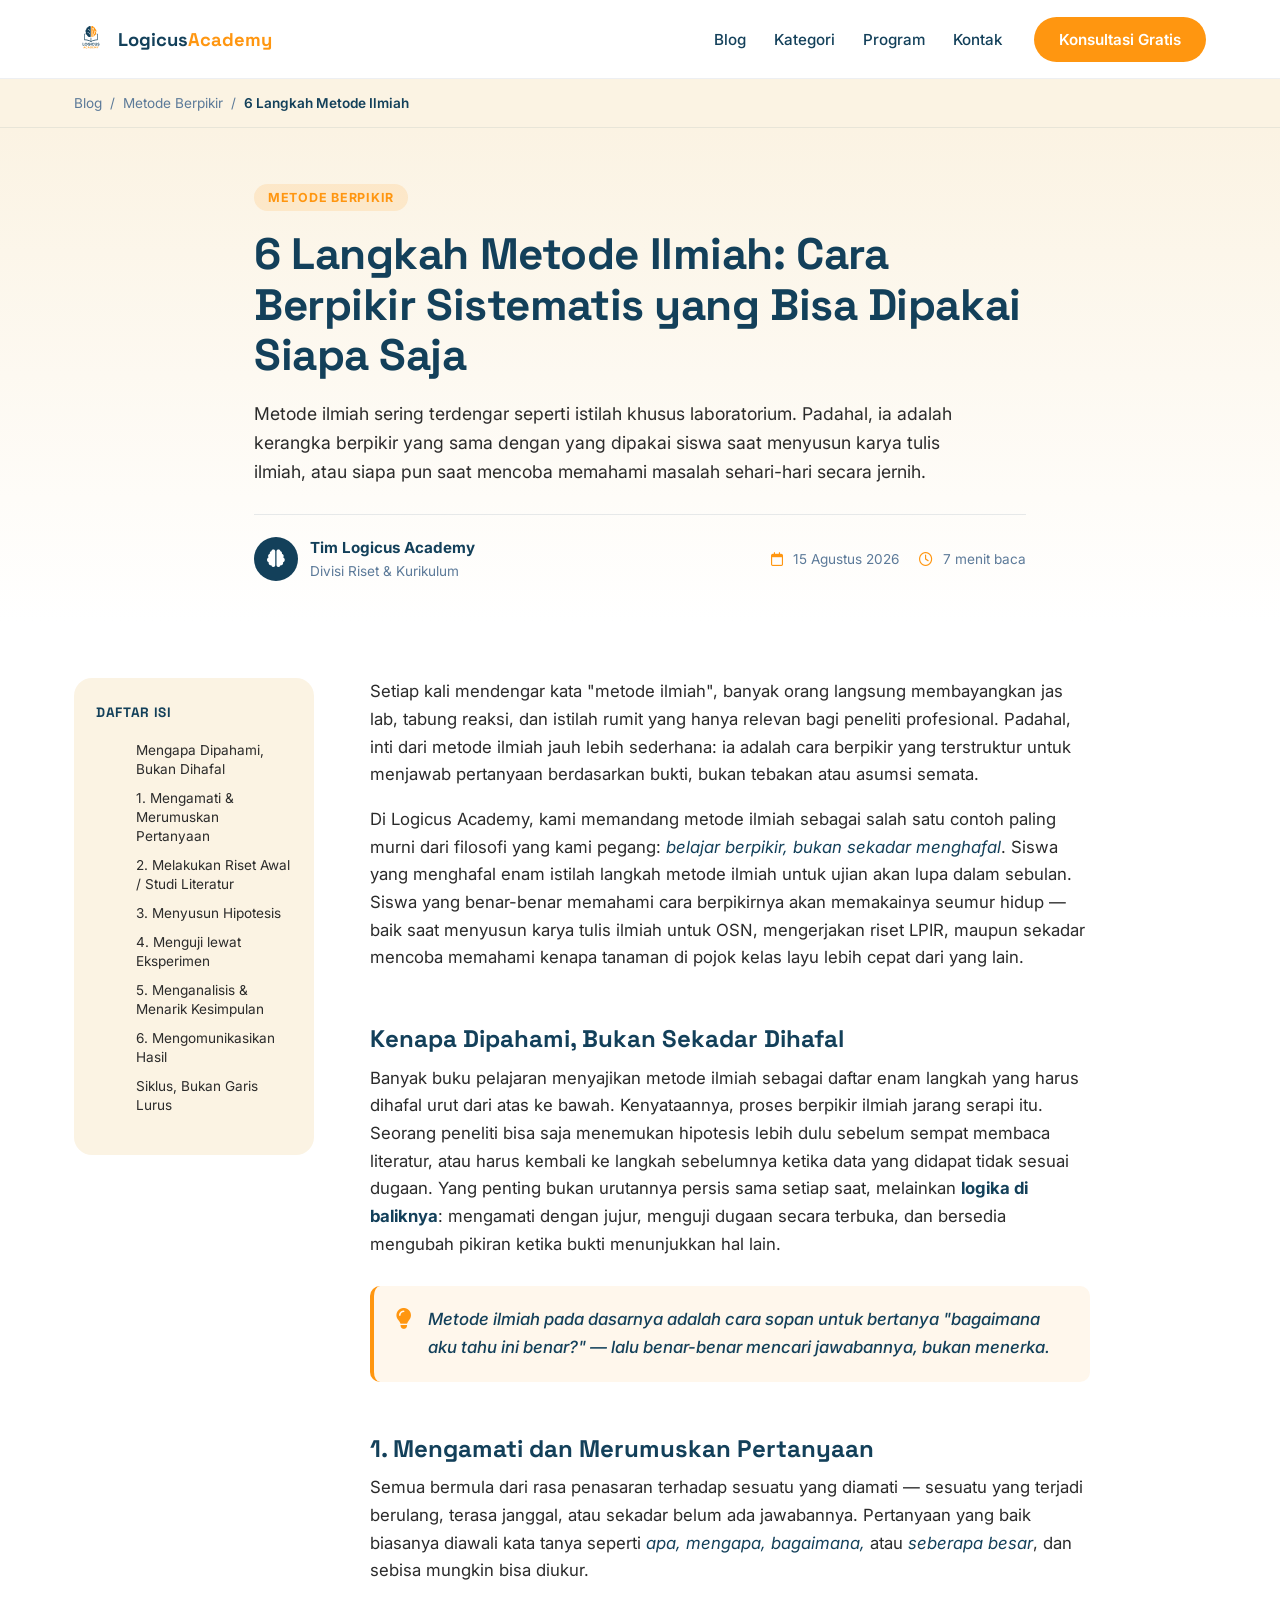
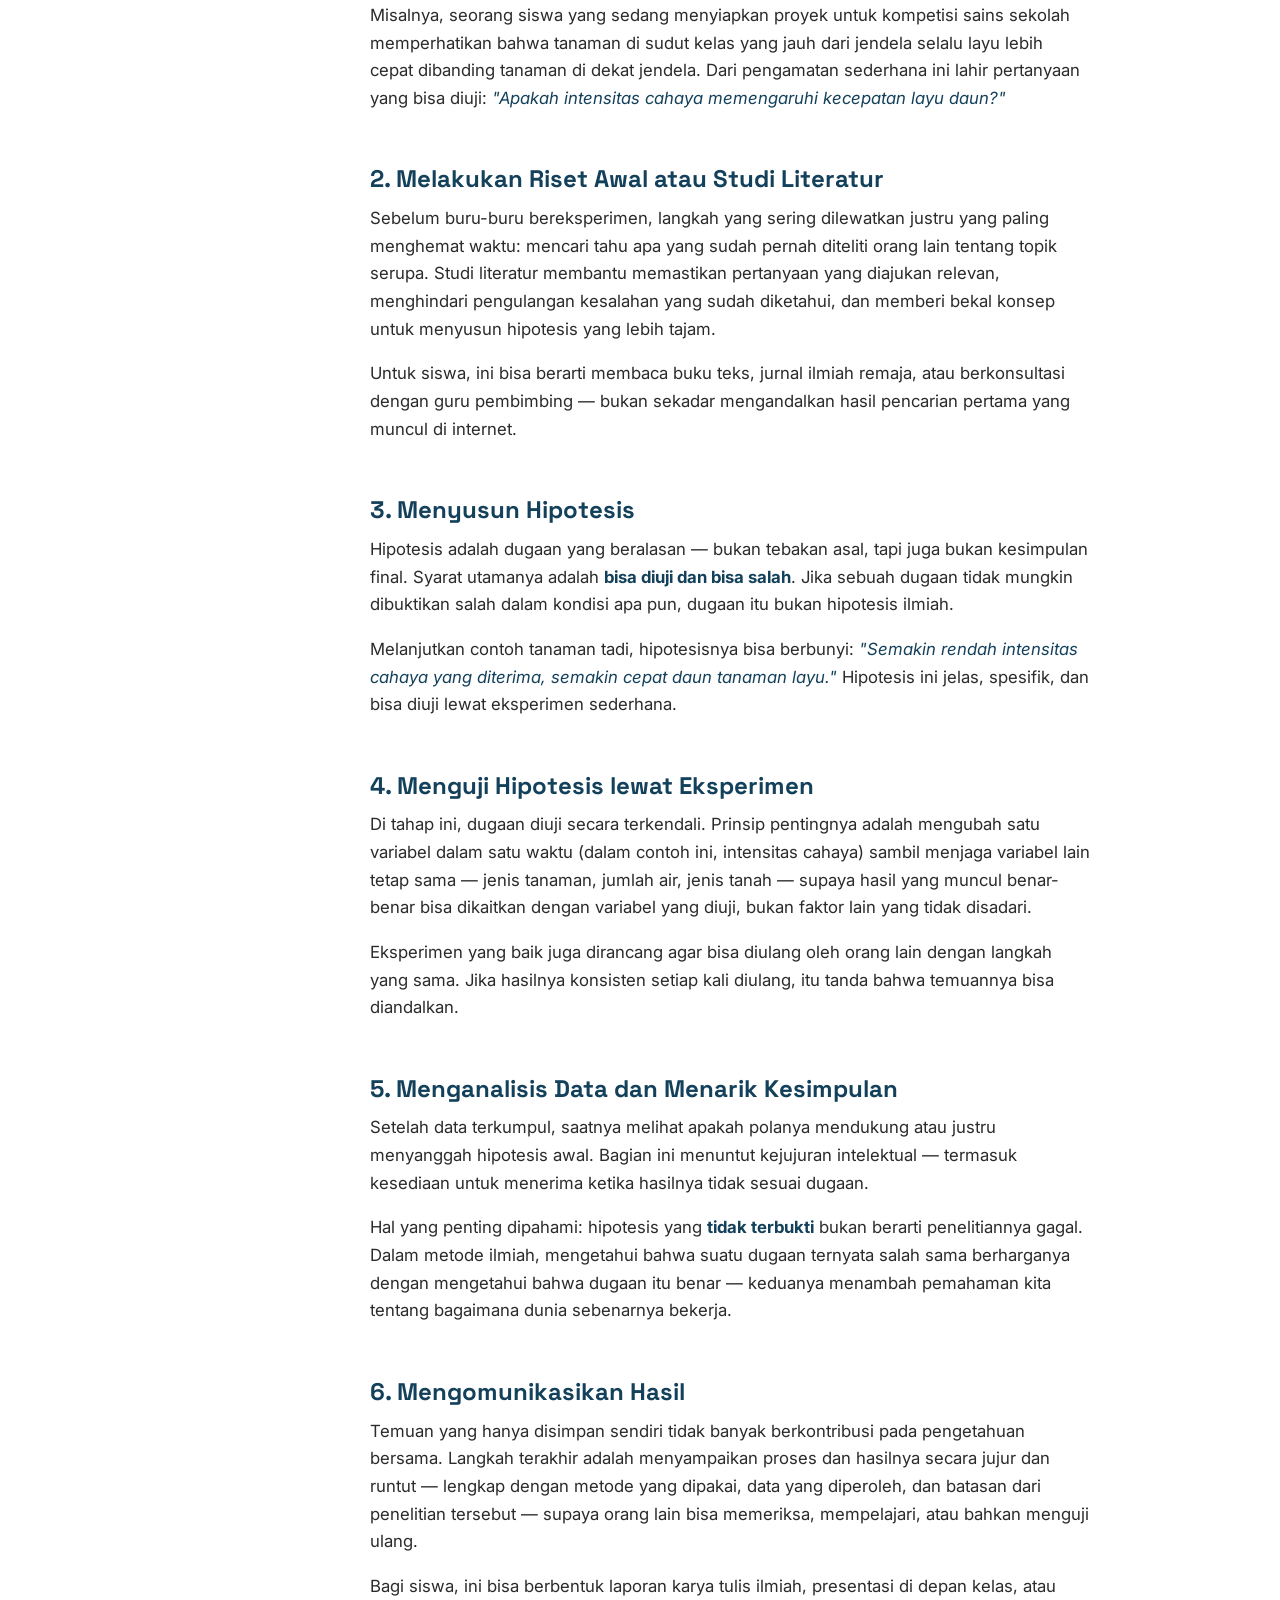
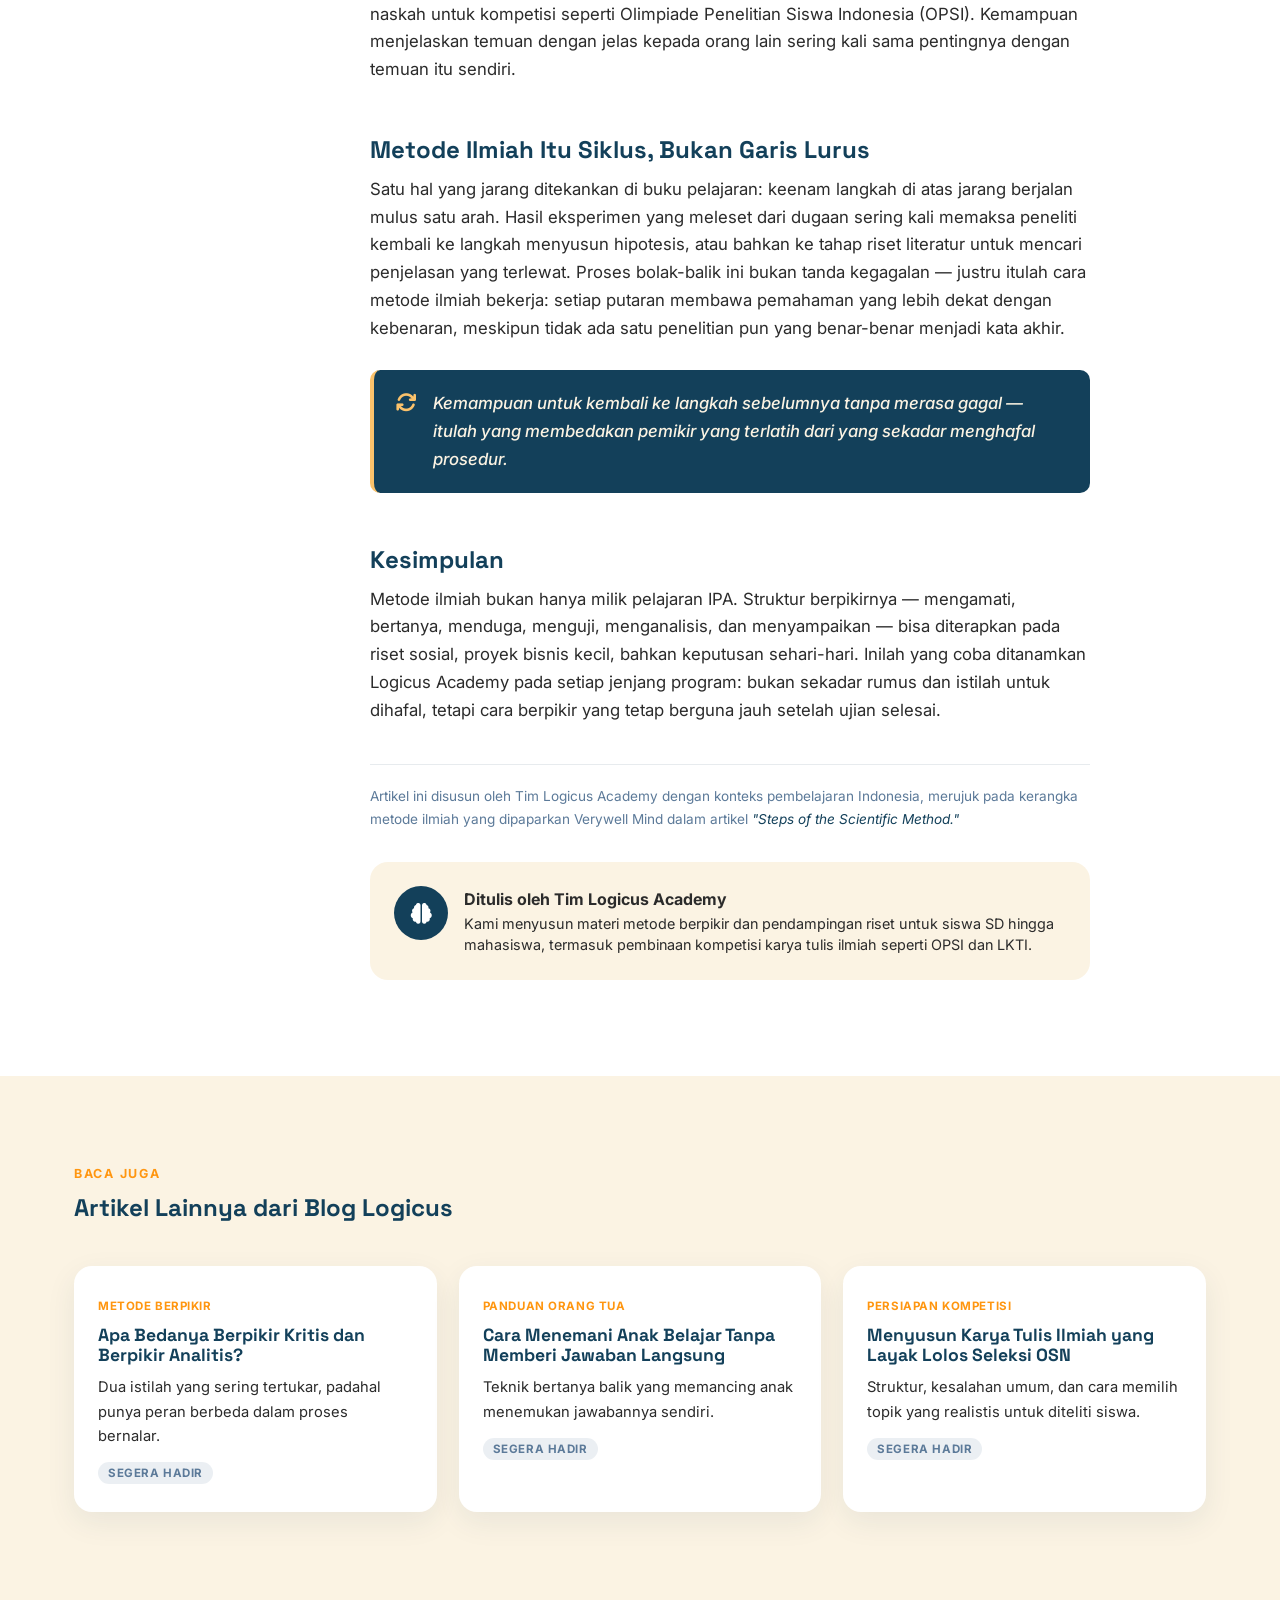
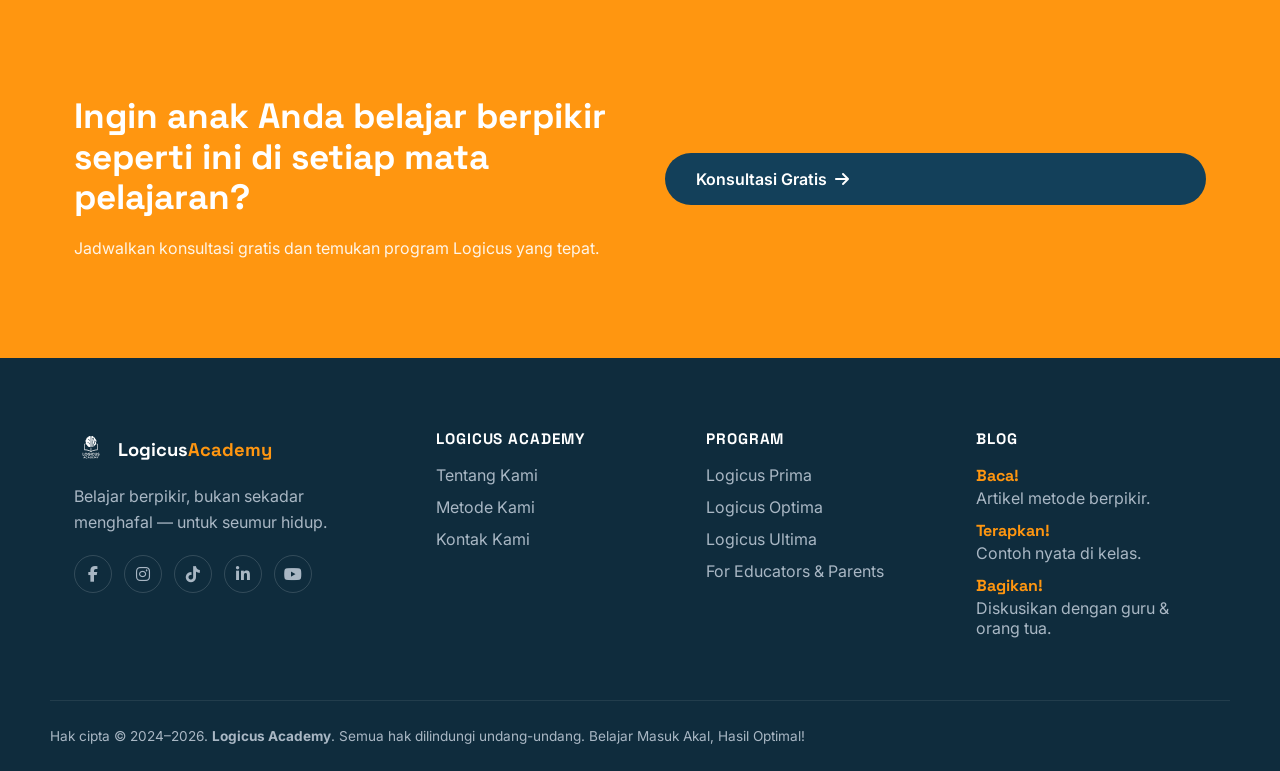
==== commit 6dc59323: "Update article.html" ====
--- a/article.html
+++ b/article.html
@@ -100,9 +100,9 @@
                 <aside class="article-toc" data-reveal>
                     <p class="toc-title">Daftar Isi</p>
                     <ol>
-                        <li><a href="#kenapa-penting">Kenapa Dipahami, Bukan Dihafal</a></li>
+                        <li><a href="#kenapa-penting">Mengapa Dipahami, Bukan Dihafal</a></li>
                         <li><a href="#langkah-1">1. Mengamati &amp; Merumuskan Pertanyaan</a></li>
-                        <li><a href="#langkah-2">2. Riset Awal / Studi Literatur</a></li>
+                        <li><a href="#langkah-2">2. Melakukan Riset Awal / Studi Literatur</a></li>
                         <li><a href="#langkah-3">3. Menyusun Hipotesis</a></li>
                         <li><a href="#langkah-4">4. Menguji lewat Eksperimen</a></li>
                         <li><a href="#langkah-5">5. Menganalisis &amp; Menarik Kesimpulan</a></li>
@@ -129,7 +129,7 @@
                     <p data-reveal>Semua bermula dari rasa penasaran terhadap sesuatu yang diamati — sesuatu yang terjadi berulang, terasa janggal, atau sekadar belum ada jawabannya. Pertanyaan yang baik biasanya diawali kata tanya seperti <em>apa, mengapa, bagaimana,</em> atau <em>seberapa besar</em>, dan sebisa mungkin bisa diukur.</p>
                     <p data-reveal>Misalnya, seorang siswa yang sedang menyiapkan proyek untuk kompetisi sains sekolah memperhatikan bahwa tanaman di sudut kelas yang jauh dari jendela selalu layu lebih cepat dibanding tanaman di dekat jendela. Dari pengamatan sederhana ini lahir pertanyaan yang bisa diuji: <em>"Apakah intensitas cahaya memengaruhi kecepatan layu daun?"</em></p>
 
-                    <h2 id="langkah-2" data-reveal>2. Riset Awal atau Studi Literatur</h2>
+                    <h2 id="langkah-2" data-reveal>2. Melakukan Riset Awal atau Studi Literatur</h2>
                     <p data-reveal>Sebelum buru-buru bereksperimen, langkah yang sering dilewatkan justru yang paling menghemat waktu: mencari tahu apa yang sudah pernah diteliti orang lain tentang topik serupa. Studi literatur membantu memastikan pertanyaan yang diajukan relevan, menghindari pengulangan kesalahan yang sudah diketahui, dan memberi bekal konsep untuk menyusun hipotesis yang lebih tajam.</p>
                     <p data-reveal>Untuk siswa, ini bisa berarti membaca buku teks, jurnal ilmiah remaja, atau berkonsultasi dengan guru pembimbing — bukan sekadar mengandalkan hasil pencarian pertama yang muncul di internet.</p>
 
@@ -147,7 +147,7 @@
 
                     <h2 id="langkah-6" data-reveal>6. Mengomunikasikan Hasil</h2>
                     <p data-reveal>Temuan yang hanya disimpan sendiri tidak banyak berkontribusi pada pengetahuan bersama. Langkah terakhir adalah menyampaikan proses dan hasilnya secara jujur dan runtut — lengkap dengan metode yang dipakai, data yang diperoleh, dan batasan dari penelitian tersebut — supaya orang lain bisa memeriksa, mempelajari, atau bahkan menguji ulang.</p>
-                    <p data-reveal>Bagi siswa, ini bisa berbentuk laporan karya tulis ilmiah, presentasi di depan kelas, atau naskah untuk kompetisi seperti OSN, LPIR, COSMII, maupun OPSI. Kemampuan menjelaskan temuan dengan jelas kepada orang lain sering kali sama pentingnya dengan temuan itu sendiri.</p>
+                    <p data-reveal>Bagi siswa, ini bisa berbentuk laporan karya tulis ilmiah, presentasi di depan kelas, atau naskah untuk kompetisi seperti Olimpiade Penelitian Siswa Indonesia (OPSI). Kemampuan menjelaskan temuan dengan jelas kepada orang lain sering kali sama pentingnya dengan temuan itu sendiri.</p>
 
                     <h2 id="siklus" data-reveal>Metode Ilmiah Itu Siklus, Bukan Garis Lurus</h2>
                     <p data-reveal>Satu hal yang jarang ditekankan di buku pelajaran: keenam langkah di atas jarang berjalan mulus satu arah. Hasil eksperimen yang meleset dari dugaan sering kali memaksa peneliti kembali ke langkah menyusun hipotesis, atau bahkan ke tahap riset literatur untuk mencari penjelasan yang terlewat. Proses bolak-balik ini bukan tanda kegagalan — justru itulah cara metode ilmiah bekerja: setiap putaran membawa pemahaman yang lebih dekat dengan kebenaran, meskipun tidak ada satu penelitian pun yang benar-benar menjadi kata akhir.</p>
@@ -158,7 +158,7 @@
                     </div>
 
                     <h2 data-reveal>Kesimpulan</h2>
-                    <p data-reveal>Metode ilmiah bukan hanya milik pelajaran IPA. Struktur berpikirnya — mengamati, bertanya, menduga, menguji, menganalisis, dan menyampaikan — bisa diterapkan pada riset sosial, proyek bisnis kecil, bahkan keputusan sehari-hari. Inilah yang coba ditanamkan Logicus Academy pada setiap jenjang program: bukan sekadar rumus dan istilah untuk dihafal, tapi cara berpikir yang tetap berguna jauh setelah ujian selesai.</p>
+                    <p data-reveal>Metode ilmiah bukan hanya milik pelajaran IPA. Struktur berpikirnya — mengamati, bertanya, menduga, menguji, menganalisis, dan menyampaikan — bisa diterapkan pada riset sosial, proyek bisnis kecil, bahkan keputusan sehari-hari. Inilah yang coba ditanamkan Logicus Academy pada setiap jenjang program: bukan sekadar rumus dan istilah untuk dihafal, tetapi cara berpikir yang tetap berguna jauh setelah ujian selesai.</p>
 
                     <div class="article-source" data-reveal>
                         <p>Artikel ini disusun oleh Tim Logicus Academy dengan konteks pembelajaran Indonesia, merujuk pada kerangka metode ilmiah yang dipaparkan Verywell Mind dalam artikel <em>"Steps of the Scientific Method."</em></p>
@@ -169,7 +169,7 @@
                         <span class="author-avatar author-avatar-lg" aria-hidden="true"><i class="fa-solid fa-brain"></i></span>
                         <div>
                             <p class="author-name">Ditulis oleh Tim Logicus Academy</p>
-                            <p class="author-sub">Kami menyusun materi metode berpikir dan pendampingan riset untuk siswa SD hingga mahasiswa, termasuk pembinaan kompetisi karya tulis ilmiah seperti OSN, LPIR, COSMII, dan OPSI.</p>
+                            <p class="author-sub">Kami menyusun materi metode berpikir dan pendampingan riset untuk siswa SD hingga mahasiswa, termasuk pembinaan kompetisi karya tulis ilmiah seperti OPSI dan LKTI.</p>
                         </div>
                     </div>
 
